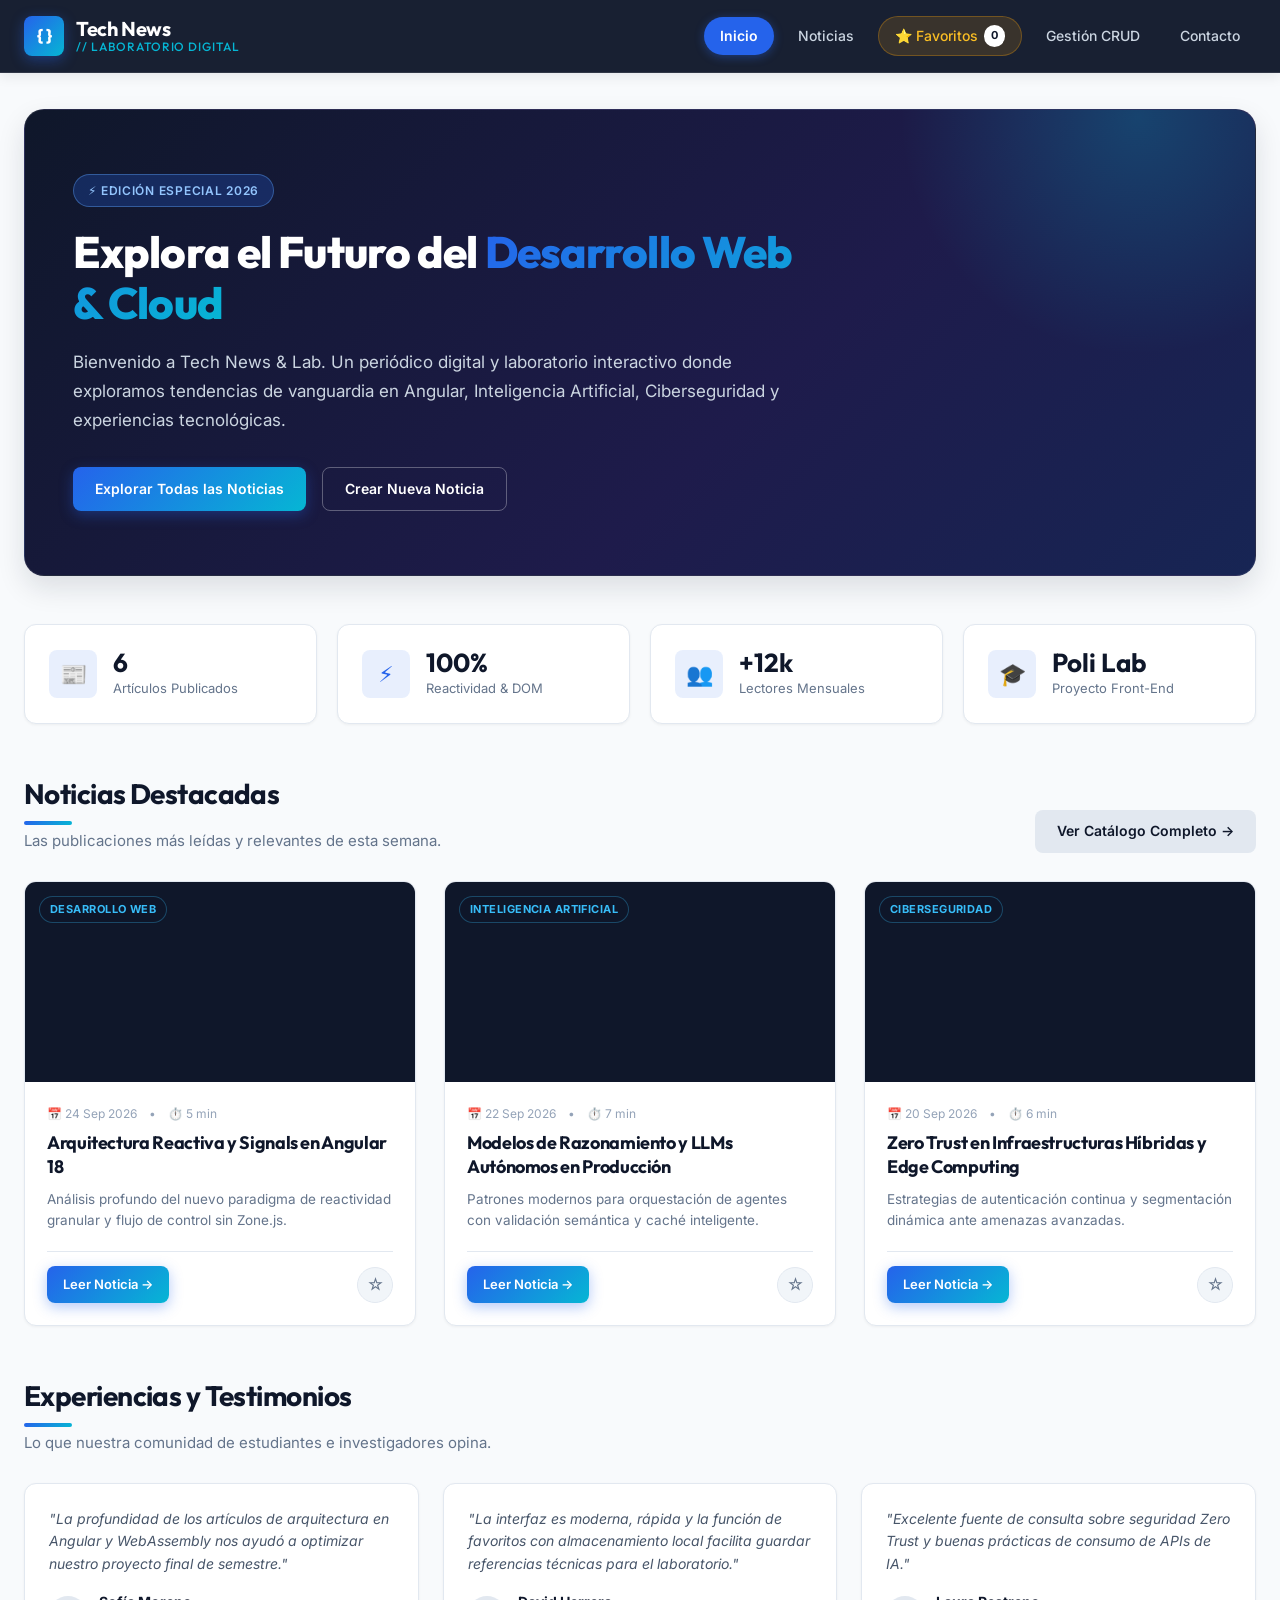
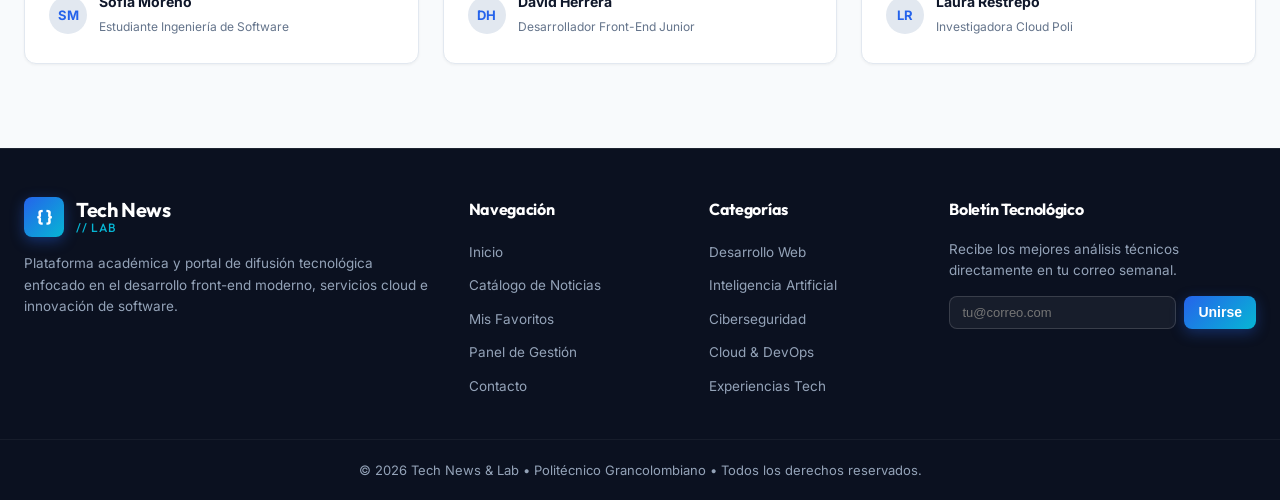
==== index.html @ 2e86819f "feat: Entrega 2 - Prototipo funcional completo (HTML, CSS, JS, JSON, Favoritos, Validaciones)" ====
<!DOCTYPE html>
<html lang="es">
<head>
    <meta charset="UTF-8">
    <meta name="viewport" content="width=device-width, initial-scale=1.0">
    <meta name="description" content="Tech News & Lab - Portal y periódico digital de innovación, desarrollo web, computación en la nube e inteligencia artificial.">
    <title>Tech News & Lab | Inicio e Innovación Digital</title>
    <link rel="stylesheet" href="styles.css">
</head>
<body>

    <!-- HEADER / NAVEGACIÓN -->
    <header>
        <div class="nav-wrapper">
            <a href="index.html" class="logo-box">
                <div class="logo-icon">{ }</div>
                <div class="brand-text">
                    Tech News
                    <span>// Laboratorio Digital</span>
                </div>
            </a>

            <button class="mobile-toggle" aria-label="Abrir Menú">☰</button>

            <nav class="main-nav">
                <a href="index.html" class="nav-link active">Inicio</a>
                <a href="catalogo.html" class="nav-link">Noticias</a>
                <a href="favoritos.html" class="nav-link fav-badge-btn">
                    ⭐ Favoritos <span class="badge-count fav-count-badge">0</span>
                </a>
                <a href="gestion.html" class="nav-link">Gestión CRUD</a>
                <a href="contacto.html" class="nav-link">Contacto</a>
            </nav>
        </div>
    </header>

    <!-- CONTENIDO PRINCIPAL -->
    <main class="container">
        
        <!-- HERO SECTION -->
        <section class="hero-section">
            <div class="hero-content">
                <span class="hero-tag">⚡ Edición Especial 2026</span>
                <h1 class="hero-title">
                    Explora el Futuro del <span class="gradient-text">Desarrollo Web & Cloud</span>
                </h1>
                <p class="hero-desc">
                    Bienvenido a Tech News & Lab. Un periódico digital y laboratorio interactivo donde exploramos tendencias de vanguardia en Angular, Inteligencia Artificial, Ciberseguridad y experiencias tecnológicas.
                </p>
                <div class="hero-actions">
                    <a href="catalogo.html" class="btn btn-primary" id="hero-explore-btn">Explorar Todas las Noticias</a>
                    <a href="gestion.html" class="btn btn-outline">Crear Nueva Noticia</a>
                </div>
            </div>
        </section>

        <!-- STATS STRIP -->
        <section class="stats-strip">
            <div class="stat-card">
                <div class="stat-icon">📰</div>
                <div>
                    <div class="stat-number" id="stat-total-articles">6</div>
                    <div class="stat-label">Artículos Publicados</div>
                </div>
            </div>
            <div class="stat-card">
                <div class="stat-icon">⚡</div>
                <div>
                    <div class="stat-number">100%</div>
                    <div class="stat-label">Reactividad & DOM</div>
                </div>
            </div>
            <div class="stat-card">
                <div class="stat-icon">👥</div>
                <div>
                    <div class="stat-number">+12k</div>
                    <div class="stat-label">Lectores Mensuales</div>
                </div>
            </div>
            <div class="stat-card">
                <div class="stat-icon">🎓</div>
                <div>
                    <div class="stat-number">Poli Lab</div>
                    <div class="stat-label">Proyecto Front-End</div>
                </div>
            </div>
        </section>

        <!-- SECCIÓN DESTACADOS -->
        <section style="margin-bottom: 48px;">
            <div class="section-header">
                <div>
                    <h2 class="section-title">Noticias Destacadas</h2>
                    <p class="section-subtitle">Las publicaciones más leídas y relevantes de esta semana.</p>
                </div>
                <a href="catalogo.html" class="btn btn-secondary">Ver Catálogo Completo →</a>
            </div>

            <!-- GRID DINÁMICO CARGADO POR JS -->
            <div id="home-featured-grid" class="catalog-grid">
                <!-- Se inyecta dinámicamente desde script.js -->
            </div>
        </section>

        <!-- TESTIMONIOS Y COMUNIDAD -->
        <section style="margin-bottom: 48px;">
            <div class="section-header">
                <div>
                    <h2 class="section-title">Experiencias y Testimonios</h2>
                    <p class="section-subtitle">Lo que nuestra comunidad de estudiantes e investigadores opina.</p>
                </div>
            </div>

            <div class="testimonials-grid">
                <div class="testimonial-card">
                    <p class="testimonial-text">"La profundidad de los artículos de arquitectura en Angular y WebAssembly nos ayudó a optimizar nuestro proyecto final de semestre."</p>
                    <div class="testimonial-user">
                        <div class="testimonial-avatar">SM</div>
                        <div>
                            <strong style="font-size: 14px; display: block;">Sofía Moreno</strong>
                            <span style="font-size: 12px; color: var(--text-muted);">Estudiante Ingeniería de Software</span>
                        </div>
                    </div>
                </div>

                <div class="testimonial-card">
                    <p class="testimonial-text">"La interfaz es moderna, rápida y la función de favoritos con almacenamiento local facilita guardar referencias técnicas para el laboratorio."</p>
                    <div class="testimonial-user">
                        <div class="testimonial-avatar">DH</div>
                        <div>
                            <strong style="font-size: 14px; display: block;">David Herrera</strong>
                            <span style="font-size: 12px; color: var(--text-muted);">Desarrollador Front-End Junior</span>
                        </div>
                    </div>
                </div>

                <div class="testimonial-card">
                    <p class="testimonial-text">"Excelente fuente de consulta sobre seguridad Zero Trust y buenas prácticas de consumo de APIs de IA."</p>
                    <div class="testimonial-user">
                        <div class="testimonial-avatar">LR</div>
                        <div>
                            <strong style="font-size: 14px; display: block;">Laura Restrepo</strong>
                            <span style="font-size: 12px; color: var(--text-muted);">Investigadora Cloud Poli</span>
                        </div>
                    </div>
                </div>
            </div>
        </section>

    </main>

    <!-- FOOTER -->
    <footer>
        <div class="footer-top">
            <div class="footer-col">
                <div class="logo-box" style="margin-bottom: 16px;">
                    <div class="logo-icon">{ }</div>
                    <div class="brand-text">Tech News <span>// Lab</span></div>
                </div>
                <p>Plataforma académica y portal de difusión tecnológica enfocado en el desarrollo front-end moderno, servicios cloud e innovación de software.</p>
            </div>
            <div class="footer-col">
                <h4>Navegación</h4>
                <ul class="footer-links">
                    <li><a href="index.html">Inicio</a></li>
                    <li><a href="catalogo.html">Catálogo de Noticias</a></li>
                    <li><a href="favoritos.html">Mis Favoritos</a></li>
                    <li><a href="gestion.html">Panel de Gestión</a></li>
                    <li><a href="contacto.html">Contacto</a></li>
                </ul>
            </div>
            <div class="footer-col">
                <h4>Categorías</h4>
                <ul class="footer-links">
                    <li><a href="catalogo.html">Desarrollo Web</a></li>
                    <li><a href="catalogo.html">Inteligencia Artificial</a></li>
                    <li><a href="catalogo.html">Ciberseguridad</a></li>
                    <li><a href="catalogo.html">Cloud & DevOps</a></li>
                    <li><a href="catalogo.html">Experiencias Tech</a></li>
                </ul>
            </div>
            <div class="footer-col">
                <h4>Boletín Tecnológico</h4>
                <p>Recibe los mejores análisis técnicos directamente en tu correo semanal.</p>
                <form id="newsletter-form" class="newsletter-form">
                    <input type="email" placeholder="tu@correo.com" required>
                    <button type="submit" class="btn btn-primary" style="padding: 8px 14px;">Unirse</button>
                </form>
            </div>
        </div>
        <div class="footer-bottom">
            <p>&copy; 2026 Tech News & Lab &bull; Politécnico Grancolombiano &bull; Todos los derechos reservados.</p>
        </div>
    </footer>

    <script src="script.js"></script>
</body>
</html>
---- styles.css ----
@import url('https://fonts.googleapis.com/css2?family=Inter:wght@300;400;500;600;700&family=Outfit:wght@500;600;700;800&display=swap');

:root {
    --primary: #0f172a;
    --primary-light: #1e293b;
    --brand-blue: #2563eb;
    --brand-cyan: #06b6d4;
    --brand-gradient: linear-gradient(135deg, #2563eb 0%, #06b6d4 100%);
    --brand-gradient-hover: linear-gradient(135deg, #1d4ed8 0%, #0891b2 100%);
    --accent-fav: #f59e0b;
    --accent-fav-hover: #d97706;
    --accent-danger: #ef4444;
    --accent-success: #10b981;
    --bg-page: #f8fafc;
    --bg-card: #ffffff;
    --text-main: #0f172a;
    --text-muted: #64748b;
    --text-light: #94a3b8;
    --border-color: #e2e8f0;
    --border-focus: #3b82f6;
    --shadow-sm: 0 1px 3px rgba(0, 0, 0, 0.05);
    --shadow-md: 0 4px 12px rgba(15, 23, 42, 0.08);
    --shadow-lg: 0 12px 28px rgba(15, 23, 42, 0.12);
    --radius-sm: 8px;
    --radius-md: 12px;
    --radius-lg: 20px;
    --radius-full: 9999px;
    --transition: all 0.25s cubic-bezier(0.4, 0, 0.2, 1);
}

* {
    box-sizing: border-box;
    margin: 0;
    padding: 0;
}

body {
    background-color: var(--bg-page);
    color: var(--text-main);
    font-family: 'Inter', system-ui, -apple-system, sans-serif;
    line-height: 1.6;
    min-height: 100vh;
    display: flex;
    flex-direction: column;
}

h1, h2, h3, h4, h5, h6, .brand-text {
    font-family: 'Outfit', sans-serif;
    color: var(--text-main);
    letter-spacing: -0.02em;
}

a {
    text-decoration: none;
    color: inherit;
    transition: var(--transition);
}

img {
    max-width: 100%;
    display: block;
}

/* ==========================================================================
   HEADER & NAVBAR
   ========================================================================== */
header {
    background: rgba(15, 23, 42, 0.96);
    backdrop-filter: blur(12px);
    -webkit-backdrop-filter: blur(12px);
    border-bottom: 1px solid rgba(255, 255, 255, 0.1);
    position: sticky;
    top: 0;
    z-index: 1000;
    box-shadow: var(--shadow-md);
}

.nav-wrapper {
    max-width: 1280px;
    margin: 0 auto;
    padding: 0 24px;
    display: flex;
    justify-content: space-between;
    align-items: center;
    height: 72px;
}

.logo-box {
    display: flex;
    align-items: center;
    gap: 12px;
}

.logo-icon {
    background: var(--brand-gradient);
    color: #ffffff;
    width: 40px;
    height: 40px;
    border-radius: var(--radius-sm);
    display: flex;
    align-items: center;
    justify-content: center;
    font-family: 'Outfit', monospace;
    font-weight: 800;
    font-size: 18px;
    box-shadow: 0 4px 14px rgba(37, 99, 235, 0.4);
}

.brand-text {
    color: #ffffff;
    font-weight: 700;
    font-size: 20px;
    display: flex;
    flex-direction: column;
    line-height: 1.1;
}

.brand-text span {
    font-size: 12px;
    font-weight: 500;
    color: var(--brand-cyan);
    letter-spacing: 0.08em;
    text-transform: uppercase;
}

.main-nav {
    display: flex;
    align-items: center;
    gap: 8px;
}

.nav-link {
    color: #cbd5e1;
    font-size: 14px;
    font-weight: 500;
    padding: 8px 16px;
    border-radius: var(--radius-full);
    transition: var(--transition);
    display: inline-flex;
    align-items: center;
    gap: 6px;
}

.nav-link:hover {
    color: #ffffff;
    background: rgba(255, 255, 255, 0.08);
}

.nav-link.active {
    color: #ffffff;
    background: var(--brand-blue);
    font-weight: 600;
    box-shadow: 0 2px 10px rgba(37, 99, 235, 0.4);
}

.fav-badge-btn {
    background: rgba(245, 158, 11, 0.15);
    color: #fbbf24 !important;
    border: 1px solid rgba(245, 158, 11, 0.3);
}

.fav-badge-btn:hover, .fav-badge-btn.active {
    background: var(--accent-fav) !important;
    color: #ffffff !important;
    border-color: var(--accent-fav);
    box-shadow: 0 2px 10px rgba(245, 158, 11, 0.4);
}

.badge-count {
    background: #ffffff;
    color: var(--text-main);
    padding: 2px 7px;
    border-radius: var(--radius-full);
    font-size: 11px;
    font-weight: 700;
}

.mobile-toggle {
    display: none;
    background: none;
    border: none;
    color: #ffffff;
    font-size: 24px;
    cursor: pointer;
}

/* ==========================================================================
   LAYOUT CONTAINER & COMMONS
   ========================================================================== */
.container {
    max-width: 1280px;
    margin: 0 auto;
    padding: 36px 24px;
    flex: 1;
    width: 100%;
}

.section-header {
    margin-bottom: 28px;
    display: flex;
    justify-content: space-between;
    align-items: flex-end;
    flex-wrap: wrap;
    gap: 16px;
}

.section-title {
    font-size: 28px;
    font-weight: 700;
    position: relative;
    padding-bottom: 8px;
}

.section-title::after {
    content: '';
    position: absolute;
    bottom: 0;
    left: 0;
    width: 48px;
    height: 4px;
    background: var(--brand-gradient);
    border-radius: var(--radius-full);
}

.section-subtitle {
    color: var(--text-muted);
    font-size: 15px;
    margin-top: 4px;
}

/* ==========================================================================
   HERO BANNER (HOME)
   ========================================================================== */
.hero-section {
    background: linear-gradient(135deg, #0f172a 0%, #1e1b4b 60%, #172554 100%);
    color: #ffffff;
    border-radius: var(--radius-lg);
    padding: 64px 48px;
    margin-bottom: 48px;
    position: relative;
    overflow: hidden;
    box-shadow: var(--shadow-lg);
    border: 1px solid rgba(255, 255, 255, 0.08);
}

.hero-section::before {
    content: '';
    position: absolute;
    top: -50%;
    right: -10%;
    width: 480px;
    height: 480px;
    background: radial-gradient(circle, rgba(6, 182, 212, 0.25) 0%, rgba(37, 99, 235, 0) 70%);
    border-radius: 50%;
    pointer-events: none;
}

.hero-content {
    max-width: 720px;
    position: relative;
    z-index: 2;
}

.hero-tag {
    display: inline-flex;
    align-items: center;
    gap: 8px;
    background: rgba(37, 99, 235, 0.25);
    border: 1px solid rgba(96, 165, 250, 0.4);
    color: #93c5fd;
    padding: 6px 14px;
    border-radius: var(--radius-full);
    font-size: 12px;
    font-weight: 600;
    text-transform: uppercase;
    letter-spacing: 0.06em;
    margin-bottom: 20px;
}

.hero-title {
    font-size: 44px;
    line-height: 1.15;
    color: #ffffff;
    margin-bottom: 20px;
    font-weight: 800;
}

.hero-title .gradient-text {
    background: var(--brand-gradient);
    -webkit-background-clip: text;
    -webkit-text-fill-color: transparent;
}

.hero-desc {
    font-size: 17px;
    color: #cbd5e1;
    margin-bottom: 32px;
    line-height: 1.7;
}

.hero-actions {
    display: flex;
    gap: 16px;
    flex-wrap: wrap;
}

/* STATS BAR */
.stats-strip {
    display: grid;
    grid-template-columns: repeat(auto-fit, minmax(200px, 1fr));
    gap: 20px;
    margin-bottom: 48px;
}

.stat-card {
    background: var(--bg-card);
    border: 1px solid var(--border-color);
    padding: 24px;
    border-radius: var(--radius-md);
    box-shadow: var(--shadow-sm);
    display: flex;
    align-items: center;
    gap: 16px;
    transition: var(--transition);
}

.stat-card:hover {
    transform: translateY(-3px);
    box-shadow: var(--shadow-md);
    border-color: #cbd5e1;
}

.stat-icon {
    width: 48px;
    height: 48px;
    border-radius: var(--radius-sm);
    background: rgba(37, 99, 235, 0.1);
    color: var(--brand-blue);
    display: flex;
    align-items: center;
    justify-content: center;
    font-size: 22px;
}

.stat-number {
    font-size: 26px;
    font-weight: 700;
    color: var(--text-main);
    line-height: 1.1;
    font-family: 'Outfit', sans-serif;
}

.stat-label {
    font-size: 13px;
    color: var(--text-muted);
}

/* ==========================================================================
   BUTTONS
   ========================================================================== */
.btn {
    display: inline-flex;
    align-items: center;
    justify-content: center;
    gap: 8px;
    padding: 10px 22px;
    border-radius: var(--radius-sm);
    font-size: 14px;
    font-weight: 600;
    cursor: pointer;
    border: none;
    transition: var(--transition);
    text-align: center;
}

.btn-primary {
    background: var(--brand-gradient);
    color: #ffffff;
    box-shadow: 0 4px 14px rgba(37, 99, 235, 0.35);
}

.btn-primary:hover {
    background: var(--brand-gradient-hover);
    box-shadow: 0 6px 20px rgba(37, 99, 235, 0.45);
    transform: translateY(-2px);
    color: #ffffff;
}

.btn-outline {
    background: transparent;
    color: #ffffff;
    border: 1px solid rgba(255, 255, 255, 0.3);
}

.btn-outline:hover {
    background: rgba(255, 255, 255, 0.1);
    border-color: #ffffff;
    color: #ffffff;
}

.btn-secondary {
    background: #e2e8f0;
    color: var(--text-main);
}

.btn-secondary:hover {
    background: #cbd5e1;
}

.btn-fav-card {
    background: #f1f5f9;
    color: var(--text-muted);
    width: 36px;
    height: 36px;
    border-radius: var(--radius-full);
    display: flex;
    align-items: center;
    justify-content: center;
    padding: 0;
    border: 1px solid var(--border-color);
    font-size: 16px;
}

.btn-fav-card:hover, .btn-fav-card.is-fav {
    background: rgba(245, 158, 11, 0.15);
    color: var(--accent-fav);
    border-color: rgba(245, 158, 11, 0.4);
}

.btn-danger {
    background: #fee2e2;
    color: var(--accent-danger);
    border: 1px solid #fca5a5;
}

.btn-danger:hover {
    background: var(--accent-danger);
    color: #ffffff;
}

/* ==========================================================================
   CARDS & CATALOG GRID
   ========================================================================== */
.catalog-grid {
    display: grid;
    grid-template-columns: repeat(auto-fill, minmax(320px, 1fr));
    gap: 28px;
}

.card-item {
    background: var(--bg-card);
    border-radius: var(--radius-md);
    border: 1px solid var(--border-color);
    overflow: hidden;
    display: flex;
    flex-direction: column;
    transition: var(--transition);
    box-shadow: var(--shadow-sm);
    position: relative;
}

.card-item:hover {
    transform: translateY(-6px);
    box-shadow: var(--shadow-lg);
    border-color: #cbd5e1;
}

.card-image-wrap {
    position: relative;
    height: 200px;
    overflow: hidden;
    background: #0f172a;
}

.card-img {
    width: 100%;
    height: 100%;
    object-fit: cover;
    transition: transform 0.5s ease;
}

.card-item:hover .card-img {
    transform: scale(1.06);
}

.card-badge {
    position: absolute;
    top: 14px;
    left: 14px;
    background: rgba(15, 23, 42, 0.85);
    backdrop-filter: blur(6px);
    color: #38bdf8;
    font-size: 11px;
    font-weight: 700;
    padding: 4px 10px;
    border-radius: var(--radius-full);
    text-transform: uppercase;
    letter-spacing: 0.04em;
    border: 1px solid rgba(56, 189, 248, 0.3);
}

.card-content {
    padding: 22px;
    display: flex;
    flex-direction: column;
    flex-grow: 1;
}

.card-meta {
    display: flex;
    align-items: center;
    gap: 12px;
    font-size: 12px;
    color: var(--text-light);
    margin-bottom: 8px;
}

.card-title {
    font-size: 18px;
    font-weight: 700;
    line-height: 1.35;
    margin-bottom: 10px;
    color: var(--text-main);
}

.card-desc {
    font-size: 13.5px;
    color: var(--text-muted);
    margin-bottom: 20px;
    line-height: 1.55;
    flex-grow: 1;
    display: -webkit-box;
    -webkit-line-clamp: 3;
    -webkit-box-orient: vertical;
    overflow: hidden;
}

.card-footer {
    display: flex;
    justify-content: space-between;
    align-items: center;
    border-top: 1px solid var(--border-color);
    padding-top: 14px;
    margin-top: auto;
}

.card-author {
    font-size: 12px;
    color: var(--text-muted);
    font-weight: 500;
}

/* ==========================================================================
   FILTER & SEARCH CONTROLS
   ========================================================================== */
.controls-bar {
    background: var(--bg-card);
    border: 1px solid var(--border-color);
    padding: 16px 20px;
    border-radius: var(--radius-md);
    margin-bottom: 32px;
    display: flex;
    flex-wrap: wrap;
    gap: 16px;
    align-items: center;
    justify-content: space-between;
    box-shadow: var(--shadow-sm);
}

.search-input-box {
    position: relative;
    flex: 1;
    min-width: 240px;
}

.search-input-box input {
    width: 100%;
    padding: 10px 16px 10px 38px;
    border: 1px solid var(--border-color);
    border-radius: var(--radius-sm);
    font-size: 14px;
    outline: none;
    transition: var(--transition);
    background: #f8fafc;
}

.search-input-box input:focus {
    border-color: var(--border-focus);
    background: #ffffff;
    box-shadow: 0 0 0 3px rgba(37, 99, 235, 0.12);
}

.search-input-box .search-icon {
    position: absolute;
    left: 12px;
    top: 50%;
    transform: translateY(-50%);
    color: var(--text-light);
    font-size: 15px;
}

.category-pills {
    display: flex;
    gap: 8px;
    flex-wrap: wrap;
}

.pill-btn {
    background: #f1f5f9;
    color: var(--text-muted);
    border: 1px solid transparent;
    padding: 6px 14px;
    border-radius: var(--radius-full);
    font-size: 13px;
    font-weight: 500;
    cursor: pointer;
    transition: var(--transition);
}

.pill-btn:hover {
    background: #e2e8f0;
    color: var(--text-main);
}

.pill-btn.active {
    background: var(--primary);
    color: #ffffff;
    font-weight: 600;
}

/* ==========================================================================
   ARTICLE DETAIL PAGE
   ========================================================================== */
.detail-layout {
    display: grid;
    grid-template-columns: 1fr 340px;
    gap: 36px;
}

.article-main {
    background: var(--bg-card);
    border: 1px solid var(--border-color);
    border-radius: var(--radius-md);
    padding: 40px;
    box-shadow: var(--shadow-sm);
}

.breadcrumbs {
    display: flex;
    gap: 8px;
    align-items: center;
    font-size: 13px;
    color: var(--text-muted);
    margin-bottom: 20px;
}

.breadcrumbs a:hover {
    color: var(--brand-blue);
}

.article-header {
    margin-bottom: 24px;
}

.article-tag {
    display: inline-block;
    background: rgba(37, 99, 235, 0.1);
    color: var(--brand-blue);
    font-size: 12px;
    font-weight: 700;
    padding: 4px 12px;
    border-radius: var(--radius-full);
    margin-bottom: 12px;
    text-transform: uppercase;
}

.article-title {
    font-size: 34px;
    line-height: 1.25;
    margin-bottom: 16px;
    font-weight: 800;
}

.article-meta-bar {
    display: flex;
    justify-content: space-between;
    align-items: center;
    flex-wrap: wrap;
    gap: 16px;
    padding-bottom: 20px;
    border-bottom: 1px solid var(--border-color);
}

.author-chip {
    display: flex;
    align-items: center;
    gap: 12px;
}

.author-avatar {
    width: 44px;
    height: 44px;
    border-radius: 50%;
    background: var(--brand-gradient);
    color: #ffffff;
    display: flex;
    align-items: center;
    justify-content: center;
    font-weight: 700;
    font-size: 16px;
}

.author-name {
    font-weight: 600;
    font-size: 14px;
}

.article-date {
    font-size: 12px;
    color: var(--text-light);
}

.article-hero-img {
    width: 100%;
    max-height: 420px;
    object-fit: cover;
    border-radius: var(--radius-md);
    margin: 28px 0;
    box-shadow: var(--shadow-md);
}

.article-body {
    font-size: 16.5px;
    line-height: 1.8;
    color: #334155;
}

.article-body p {
    margin-bottom: 20px;
}

.article-actions-bar {
    margin-top: 36px;
    padding-top: 24px;
    border-top: 1px solid var(--border-color);
    display: flex;
    justify-content: space-between;
    align-items: center;
    flex-wrap: wrap;
    gap: 16px;
}

.sidebar-card {
    background: var(--bg-card);
    border: 1px solid var(--border-color);
    border-radius: var(--radius-md);
    padding: 24px;
    margin-bottom: 24px;
    box-shadow: var(--shadow-sm);
}

.sidebar-title {
    font-size: 18px;
    font-weight: 700;
    margin-bottom: 16px;
    padding-bottom: 8px;
    border-bottom: 1px solid var(--border-color);
}

/* ==========================================================================
   FORMS (CONTACT & CRUD)
   ========================================================================== */
.form-card {
    background: var(--bg-card);
    border: 1px solid var(--border-color);
    border-radius: var(--radius-md);
    padding: 36px;
    box-shadow: var(--shadow-sm);
}

.form-group {
    margin-bottom: 20px;
}

.form-label {
    display: block;
    font-size: 13.5px;
    font-weight: 600;
    color: var(--text-main);
    margin-bottom: 6px;
}

.form-control {
    width: 100%;
    padding: 10px 14px;
    border: 1px solid var(--border-color);
    border-radius: var(--radius-sm);
    font-size: 14px;
    font-family: inherit;
    transition: var(--transition);
    background: #ffffff;
}

.form-control:focus {
    outline: none;
    border-color: var(--border-focus);
    box-shadow: 0 0 0 3px rgba(37, 99, 235, 0.12);
}

.form-control.is-invalid {
    border-color: var(--accent-danger);
    background-color: #fef2f2;
}

.invalid-feedback {
    color: var(--accent-danger);
    font-size: 12px;
    margin-top: 4px;
    display: none;
}

.is-invalid + .invalid-feedback {
    display: block;
}

.form-row {
    display: grid;
    grid-template-columns: 1fr 1fr;
    gap: 16px;
}

/* ==========================================================================
   CRUD ADMIN TABLE / CARDS
   ========================================================================== */
.admin-table-wrap {
    background: var(--bg-card);
    border: 1px solid var(--border-color);
    border-radius: var(--radius-md);
    overflow: hidden;
    box-shadow: var(--shadow-sm);
}

.admin-table {
    width: 100%;
    border-collapse: collapse;
    text-align: left;
    font-size: 14px;
}

.admin-table th {
    background: #f8fafc;
    padding: 14px 18px;
    font-weight: 600;
    color: var(--text-muted);
    border-bottom: 1px solid var(--border-color);
}

.admin-table td {
    padding: 16px 18px;
    border-bottom: 1px solid var(--border-color);
    vertical-align: middle;
}

.admin-table tr:hover {
    background: #f8fafc;
}

.table-thumb {
    width: 48px;
    height: 48px;
    border-radius: var(--radius-sm);
    object-fit: cover;
}

/* ==========================================================================
   EMPTY STATE & TOASTS
   ========================================================================== */
.empty-state {
    text-align: center;
    padding: 60px 24px;
    background: var(--bg-card);
    border: 1px dashed var(--border-color);
    border-radius: var(--radius-md);
}

.empty-icon {
    font-size: 48px;
    margin-bottom: 16px;
    color: var(--text-light);
}

.empty-title {
    font-size: 20px;
    font-weight: 700;
    margin-bottom: 8px;
}

.empty-desc {
    color: var(--text-muted);
    font-size: 14px;
    max-width: 440px;
    margin: 0 auto 20px;
}

/* TOAST NOTIFICATION */
#toast-container {
    position: fixed;
    bottom: 24px;
    right: 24px;
    z-index: 9999;
    display: flex;
    flex-direction: column;
    gap: 10px;
}

.toast {
    background: #0f172a;
    color: #ffffff;
    padding: 14px 20px;
    border-radius: var(--radius-sm);
    box-shadow: var(--shadow-lg);
    font-size: 14px;
    display: flex;
    align-items: center;
    gap: 12px;
    animation: slideIn 0.3s ease;
    border-left: 4px solid var(--brand-blue);
    min-width: 280px;
    max-width: 380px;
}

.toast.toast-success { border-left-color: var(--accent-success); }
.toast.toast-fav { border-left-color: var(--accent-fav); }
.toast.toast-danger { border-left-color: var(--accent-danger); }

@keyframes slideIn {
    from { transform: translateX(100%); opacity: 0; }
    to { transform: translateX(0); opacity: 1; }
}

/* ==========================================================================
   TESTIMONIALS & FAQ
   ========================================================================== */
.testimonials-grid {
    display: grid;
    grid-template-columns: repeat(auto-fit, minmax(280px, 1fr));
    gap: 24px;
    margin-bottom: 48px;
}

.testimonial-card {
    background: var(--bg-card);
    border: 1px solid var(--border-color);
    border-radius: var(--radius-md);
    padding: 24px;
    box-shadow: var(--shadow-sm);
    position: relative;
}

.testimonial-text {
    font-size: 14px;
    color: #475569;
    font-style: italic;
    margin-bottom: 16px;
}

.testimonial-user {
    display: flex;
    align-items: center;
    gap: 12px;
}

.testimonial-avatar {
    width: 38px;
    height: 38px;
    border-radius: 50%;
    background: #e2e8f0;
    display: flex;
    align-items: center;
    justify-content: center;
    font-weight: 700;
    color: var(--brand-blue);
    font-size: 13px;
}

.faq-item {
    background: var(--bg-card);
    border: 1px solid var(--border-color);
    border-radius: var(--radius-sm);
    margin-bottom: 12px;
    overflow: hidden;
}

.faq-question {
    padding: 16px 20px;
    font-weight: 600;
    font-size: 15px;
    cursor: pointer;
    display: flex;
    justify-content: space-between;
    align-items: center;
    background: #ffffff;
    user-select: none;
}

.faq-question:hover {
    background: #f8fafc;
}

.faq-answer {
    padding: 0 20px 16px;
    font-size: 14px;
    color: var(--text-muted);
    display: none;
    line-height: 1.6;
}

.faq-item.open .faq-answer {
    display: block;
}

.faq-item.open .faq-icon {
    transform: rotate(180deg);
}

.faq-icon {
    transition: transform 0.2s ease;
}

/* ==========================================================================
   FOOTER
   ========================================================================== */
footer {
    background: #0b1120;
    color: #94a3b8;
    border-top: 1px solid rgba(255, 255, 255, 0.08);
    margin-top: auto;
}

.footer-top {
    max-width: 1280px;
    margin: 0 auto;
    padding: 48px 24px 32px;
    display: grid;
    grid-template-columns: 2fr 1fr 1fr 1.5fr;
    gap: 36px;
}

.footer-col h4 {
    color: #ffffff;
    font-size: 16px;
    margin-bottom: 16px;
    font-weight: 700;
}

.footer-col p {
    font-size: 13.5px;
    line-height: 1.6;
    margin-bottom: 14px;
}

.footer-links {
    list-style: none;
}

.footer-links li {
    margin-bottom: 8px;
}

.footer-links a {
    color: #94a3b8;
    font-size: 13.5px;
}

.footer-links a:hover {
    color: #38bdf8;
    padding-left: 4px;
}

.newsletter-form {
    display: flex;
    gap: 8px;
}

.newsletter-form input {
    flex: 1;
    padding: 8px 12px;
    border-radius: var(--radius-sm);
    border: 1px solid rgba(255, 255, 255, 0.15);
    background: rgba(255, 255, 255, 0.05);
    color: #ffffff;
    font-size: 13px;
    outline: none;
}

.newsletter-form input:focus {
    border-color: var(--brand-cyan);
}

.footer-bottom {
    border-top: 1px solid rgba(255, 255, 255, 0.05);
    padding: 20px 24px;
    text-align: center;
    font-size: 13px;
}

/* ==========================================================================
   RESPONSIVE DESIGN
   ========================================================================== */
@media (max-width: 900px) {
    .detail-layout {
        grid-template-columns: 1fr;
    }
    .footer-top {
        grid-template-columns: 1fr 1fr;
    }
}

@media (max-width: 768px) {
    .nav-wrapper {
        position: relative;
    }
    .mobile-toggle {
        display: block;
    }
    .main-nav {
        display: none;
        position: absolute;
        top: 72px;
        left: 0;
        right: 0;
        background: #0f172a;
        flex-direction: column;
        padding: 16px 24px;
        border-bottom: 1px solid rgba(255, 255, 255, 0.1);
        gap: 12px;
    }
    .main-nav.open {
        display: flex;
    }
    .hero-section {
        padding: 36px 24px;
    }
    .hero-title {
        font-size: 32px;
    }
    .form-row {
        grid-template-columns: 1fr;
    }
    .footer-top {
        grid-template-columns: 1fr;
    }
}
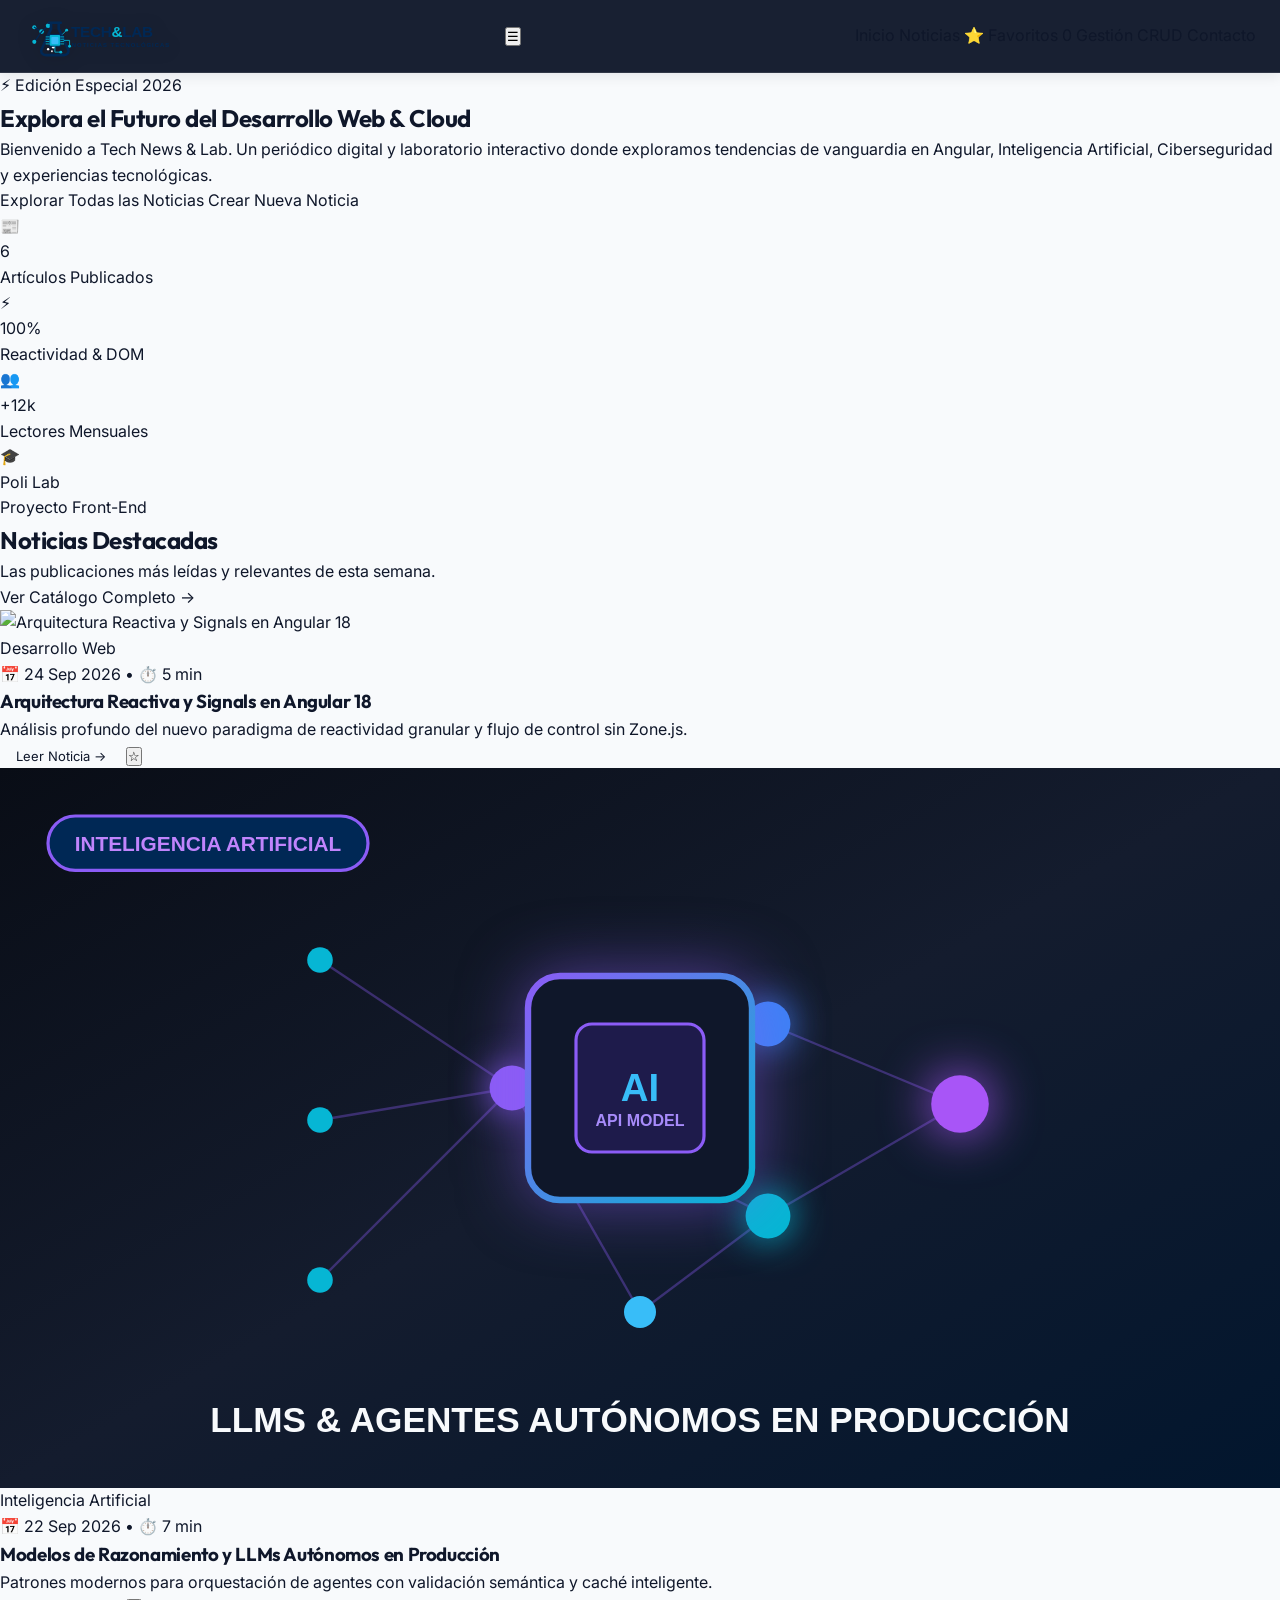
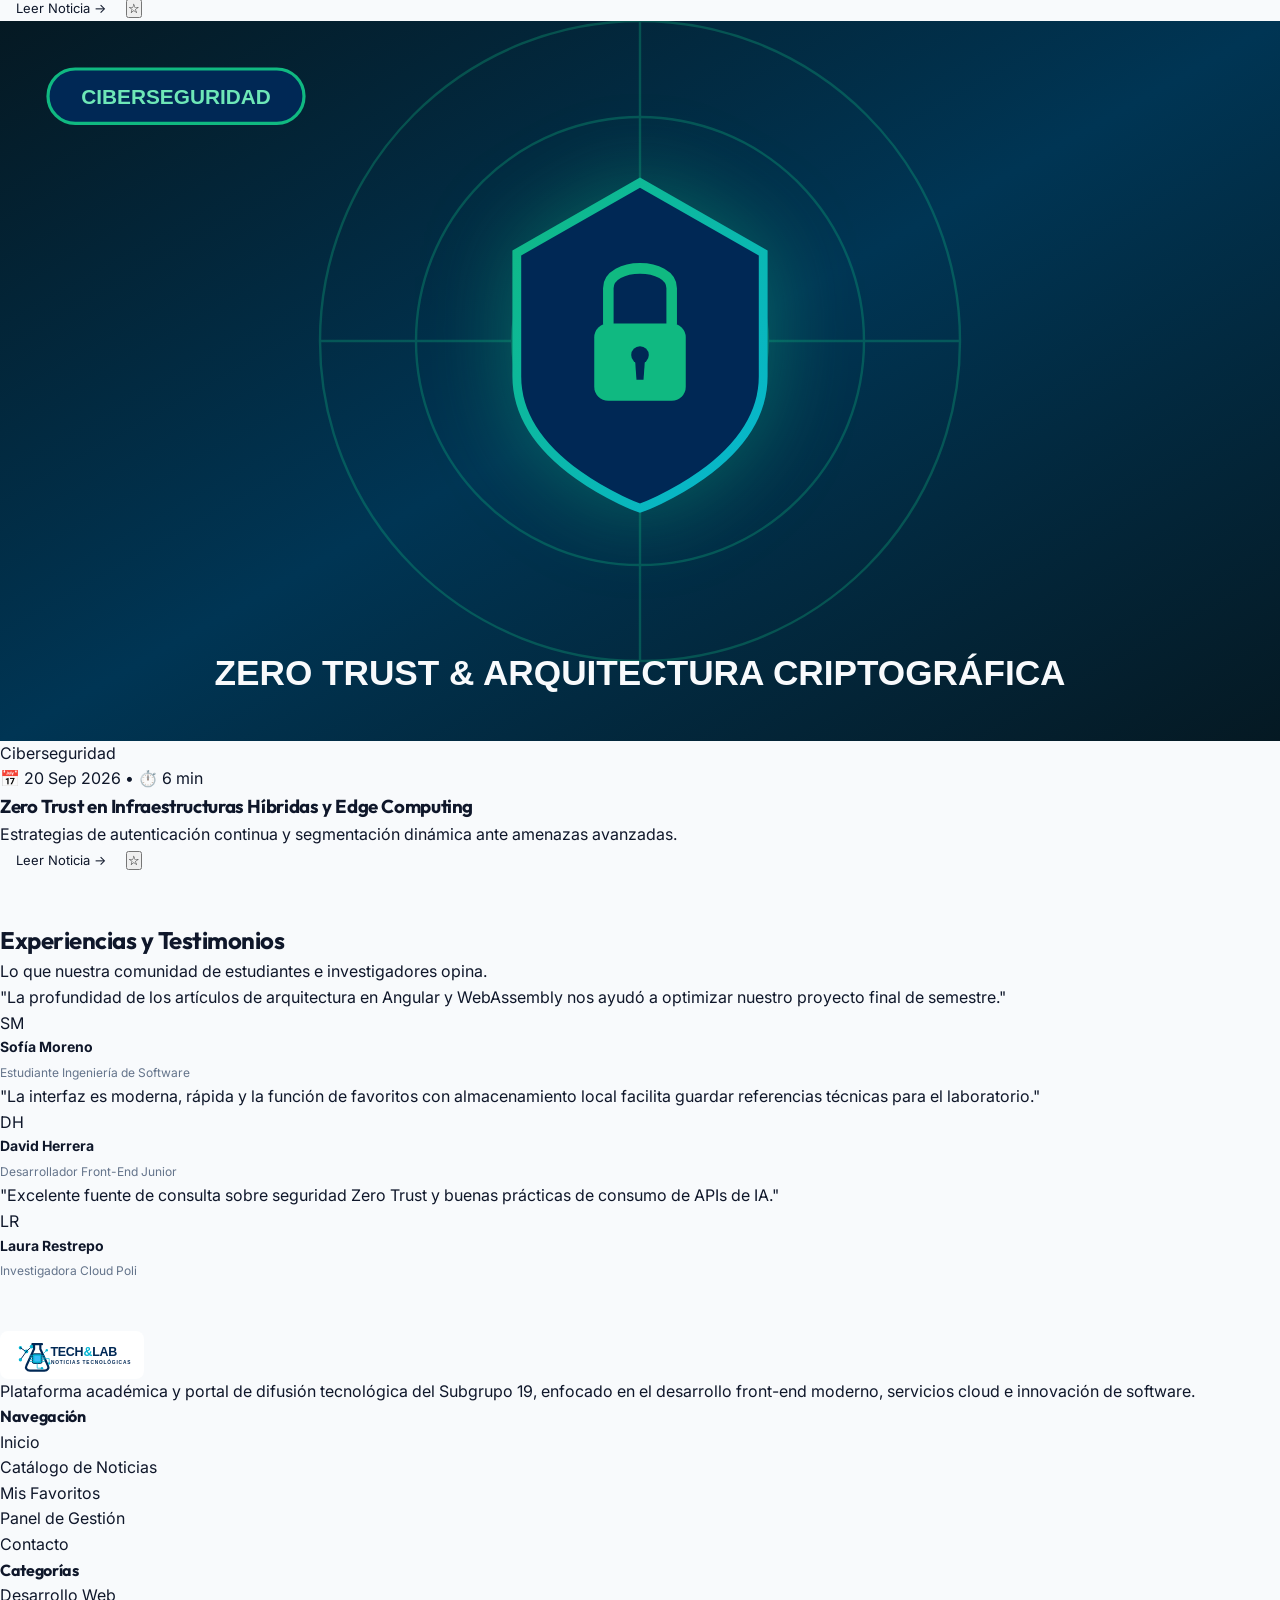
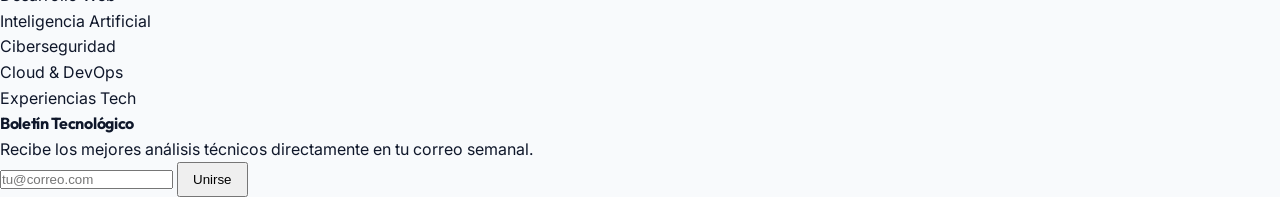
==== commit 292fd518: "feat: integración de imágenes 100% locales en img/ e incorporación del logotipo oficial TECH & LAB" ====
--- a/index.html
+++ b/index.html
@@ -13,10 +13,8 @@
     <header>
         <div class="nav-wrapper">
             <a href="index.html" class="logo-box">
-                <div class="logo-icon">{ }</div>
-                <div class="brand-text">
-                    Tech News
-                    <span>// Laboratorio Digital</span>
+                <div class="logo-icon-badge">
+                    <img src="img/logo.svg" alt="Tech & Lab Noticias Tecnológicas" class="brand-logo-img">
                 </div>
             </a>
 
@@ -153,11 +151,8 @@
     <footer>
         <div class="footer-top">
             <div class="footer-col">
-                <div class="logo-box" style="margin-bottom: 16px;">
-                    <div class="logo-icon">{ }</div>
-                    <div class="brand-text">Tech News <span>// Lab</span></div>
-                </div>
-                <p>Plataforma académica y portal de difusión tecnológica enfocado en el desarrollo front-end moderno, servicios cloud e innovación de software.</p>
+                <img src="img/logo.svg" alt="Tech & Lab" class="brand-logo-img-footer">
+                <p>Plataforma académica y portal de difusión tecnológica del Subgrupo 19, enfocado en el desarrollo front-end moderno, servicios cloud e innovación de software.</p>
             </div>
             <div class="footer-col">
                 <h4>Navegación</h4>
--- a/styles.css
+++ b/styles.css
@@ -89,21 +89,33 @@
     display: flex;
     align-items: center;
     gap: 12px;
-}
-
-.logo-icon {
-    background: var(--brand-gradient);
-    color: #ffffff;
-    width: 40px;
-    height: 40px;
+    text-decoration: none;
+}
+
+.brand-logo-img {
+    height: 44px;
+    width: auto;
+    object-fit: contain;
+    filter: drop-shadow(0 2px 8px rgba(0,0,0,0.25));
+    transition: var(--transition);
+}
+
+.logo-box:hover .brand-logo-img {
+    transform: scale(1.04);
+}
+
+.brand-logo-img-footer {
+    height: 48px;
+    width: auto;
+    background: #ffffff;
+    padding: 6px 12px;
     border-radius: var(--radius-sm);
-    display: flex;
-    align-items: center;
-    justify-content: center;
-    font-family: 'Outfit', monospace;
-    font-weight: 800;
-    font-size: 18px;
-    box-shadow: 0 4px 14px rgba(37, 99, 235, 0.4);
+.logo-icon-badge {
+    background: #ffffff;
+    padding: 4px 8px;
+    border-radius: var(--radius-sm);
+    display: flex;
+    align-items: center;
 }
 
 .brand-text {
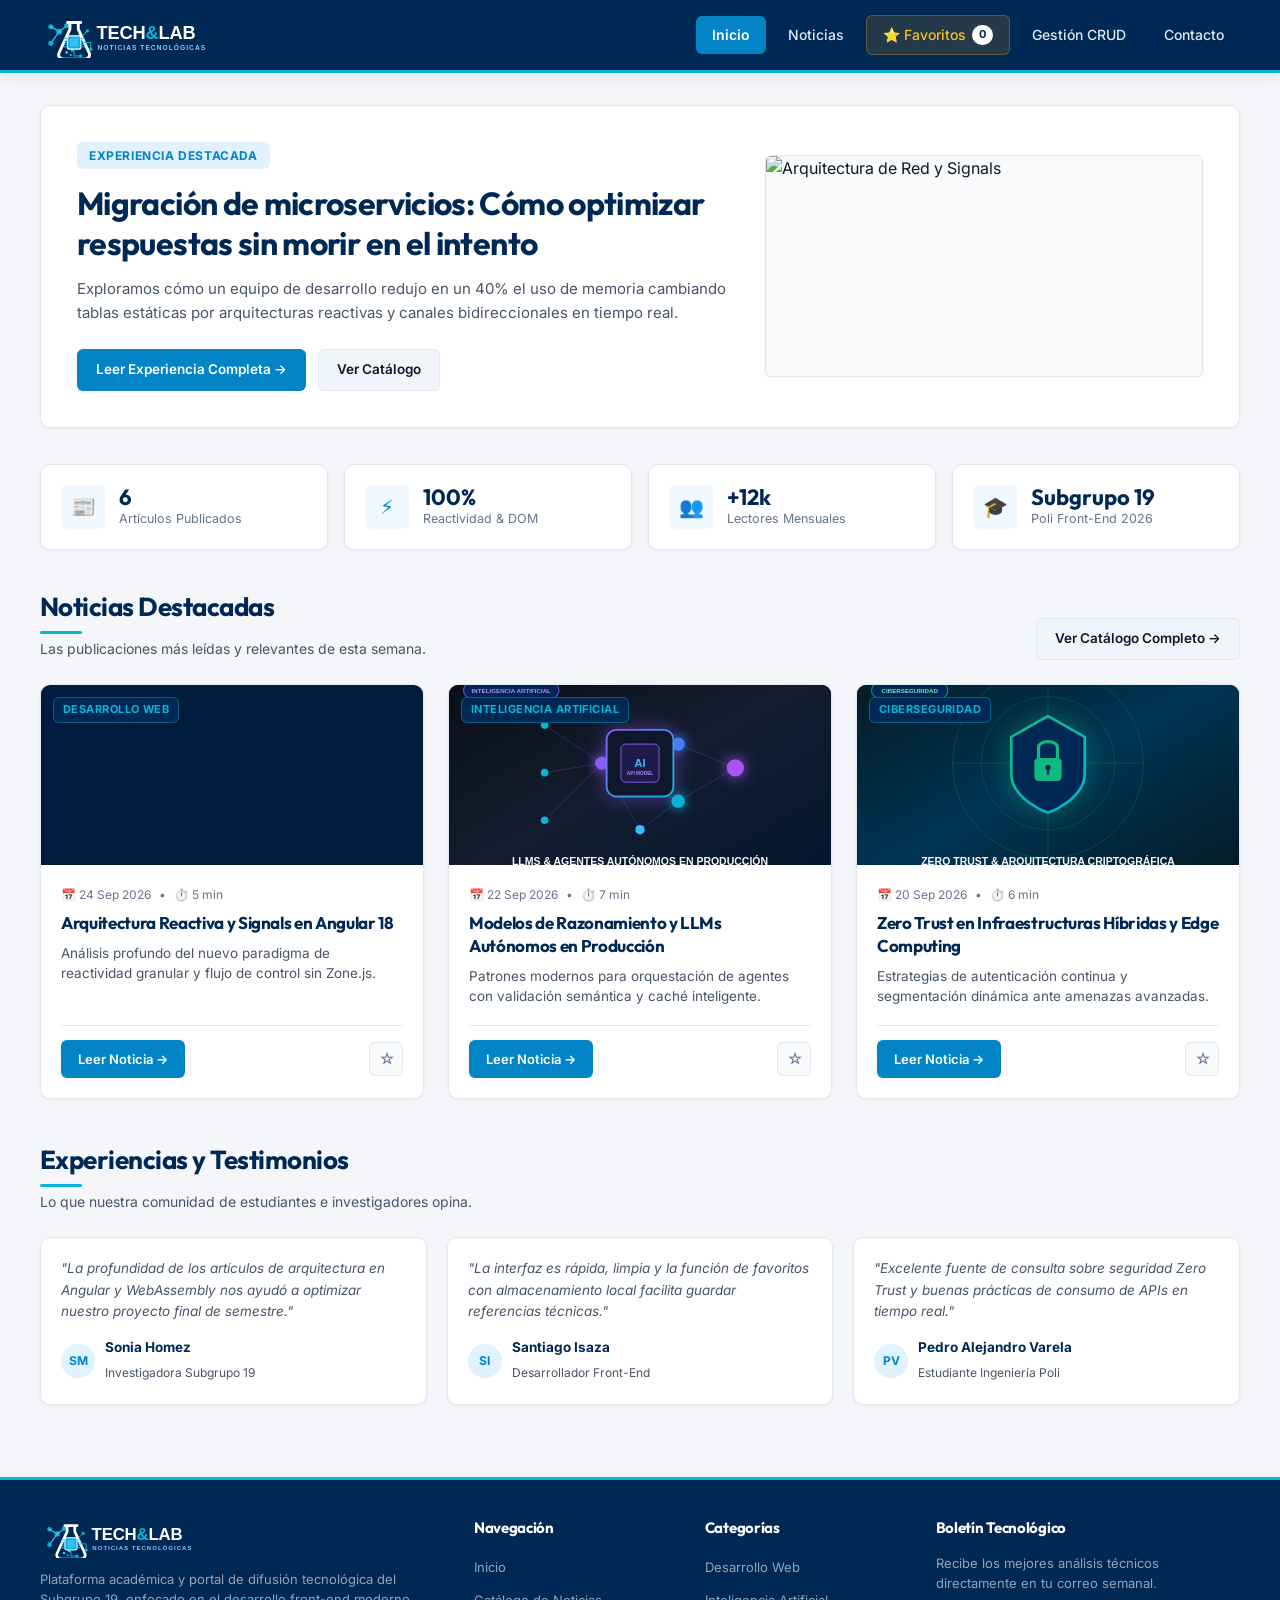
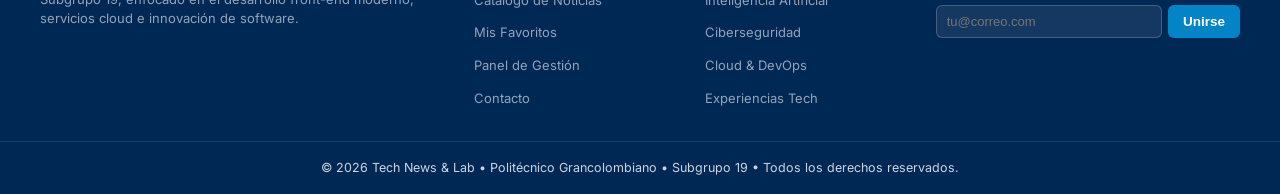
==== commit 06be1ba1: "style: ajuste de paleta de colores institucional, armonización visual y ordenamiento de maquetación " ====
--- a/index.html
+++ b/index.html
@@ -9,13 +9,11 @@
 </head>
 <body>
 
-    <!-- HEADER / NAVEGACIÓN -->
+    <!-- HEADER / NAVEGACIÓN INSTITUCIONAL (FIGURA 1) -->
     <header>
         <div class="nav-wrapper">
             <a href="index.html" class="logo-box">
-                <div class="logo-icon-badge">
-                    <img src="img/logo.svg" alt="Tech & Lab Noticias Tecnológicas" class="brand-logo-img">
-                </div>
+                <img src="img/logo-white.svg" alt="Tech & Lab Noticias Tecnológicas" class="brand-logo-img">
             </a>
 
             <button class="mobile-toggle" aria-label="Abrir Menú">☰</button>
@@ -35,20 +33,24 @@
     <!-- CONTENIDO PRINCIPAL -->
     <main class="container">
         
-        <!-- HERO SECTION -->
-        <section class="hero-section">
+        <!-- HERO SECTION (ESTRUCTURA MOCKUP FIGURA 1) -->
+        <section class="hero-card">
             <div class="hero-content">
-                <span class="hero-tag">⚡ Edición Especial 2026</span>
+                <span class="hero-tag">EXPERIENCIA DESTACADA</span>
                 <h1 class="hero-title">
-                    Explora el Futuro del <span class="gradient-text">Desarrollo Web & Cloud</span>
+                    Migración de microservicios: Cómo optimizar respuestas sin morir en el intento
                 </h1>
                 <p class="hero-desc">
-                    Bienvenido a Tech News & Lab. Un periódico digital y laboratorio interactivo donde exploramos tendencias de vanguardia en Angular, Inteligencia Artificial, Ciberseguridad y experiencias tecnológicas.
+                    Exploramos cómo un equipo de desarrollo redujo en un 40% el uso de memoria cambiando tablas estáticas por arquitecturas reactivas y canales bidireccionales en tiempo real.
                 </p>
                 <div class="hero-actions">
-                    <a href="catalogo.html" class="btn btn-primary" id="hero-explore-btn">Explorar Todas las Noticias</a>
-                    <a href="gestion.html" class="btn btn-outline">Crear Nueva Noticia</a>
+                    <a href="detalle.html?id=1" class="btn btn-primary" id="hero-explore-btn">Leer Experiencia Completa →</a>
+                    <a href="catalogo.html" class="btn btn-secondary">Ver Catálogo</a>
                 </div>
+            </div>
+            
+            <div class="hero-image-wrap">
+                <img src="img/angular-signals.svg" alt="Arquitectura de Red y Signals">
             </div>
         </section>
 
@@ -78,14 +80,14 @@
             <div class="stat-card">
                 <div class="stat-icon">🎓</div>
                 <div>
-                    <div class="stat-number">Poli Lab</div>
-                    <div class="stat-label">Proyecto Front-End</div>
+                    <div class="stat-number">Subgrupo 19</div>
+                    <div class="stat-label">Poli Front-End 2026</div>
                 </div>
             </div>
         </section>
 
         <!-- SECCIÓN DESTACADOS -->
-        <section style="margin-bottom: 48px;">
+        <section style="margin-bottom: 40px;">
             <div class="section-header">
                 <div>
                     <h2 class="section-title">Noticias Destacadas</h2>
@@ -101,7 +103,7 @@
         </section>
 
         <!-- TESTIMONIOS Y COMUNIDAD -->
-        <section style="margin-bottom: 48px;">
+        <section style="margin-bottom: 40px;">
             <div class="section-header">
                 <div>
                     <h2 class="section-title">Experiencias y Testimonios</h2>
@@ -115,30 +117,30 @@
                     <div class="testimonial-user">
                         <div class="testimonial-avatar">SM</div>
                         <div>
-                            <strong style="font-size: 14px; display: block;">Sofía Moreno</strong>
-                            <span style="font-size: 12px; color: var(--text-muted);">Estudiante Ingeniería de Software</span>
+                            <strong style="font-size: 13.5px; display: block; color: var(--brand-navy);">Sonia Homez</strong>
+                            <span style="font-size: 12px; color: var(--text-muted);">Investigadora Subgrupo 19</span>
                         </div>
                     </div>
                 </div>
 
                 <div class="testimonial-card">
-                    <p class="testimonial-text">"La interfaz es moderna, rápida y la función de favoritos con almacenamiento local facilita guardar referencias técnicas para el laboratorio."</p>
+                    <p class="testimonial-text">"La interfaz es rápida, limpia y la función de favoritos con almacenamiento local facilita guardar referencias técnicas."</p>
                     <div class="testimonial-user">
-                        <div class="testimonial-avatar">DH</div>
+                        <div class="testimonial-avatar">SI</div>
                         <div>
-                            <strong style="font-size: 14px; display: block;">David Herrera</strong>
-                            <span style="font-size: 12px; color: var(--text-muted);">Desarrollador Front-End Junior</span>
+                            <strong style="font-size: 13.5px; display: block; color: var(--brand-navy);">Santiago Isaza</strong>
+                            <span style="font-size: 12px; color: var(--text-muted);">Desarrollador Front-End</span>
                         </div>
                     </div>
                 </div>
 
                 <div class="testimonial-card">
-                    <p class="testimonial-text">"Excelente fuente de consulta sobre seguridad Zero Trust y buenas prácticas de consumo de APIs de IA."</p>
+                    <p class="testimonial-text">"Excelente fuente de consulta sobre seguridad Zero Trust y buenas prácticas de consumo de APIs en tiempo real."</p>
                     <div class="testimonial-user">
-                        <div class="testimonial-avatar">LR</div>
+                        <div class="testimonial-avatar">PV</div>
                         <div>
-                            <strong style="font-size: 14px; display: block;">Laura Restrepo</strong>
-                            <span style="font-size: 12px; color: var(--text-muted);">Investigadora Cloud Poli</span>
+                            <strong style="font-size: 13.5px; display: block; color: var(--brand-navy);">Pedro Alejandro Varela</strong>
+                            <span style="font-size: 12px; color: var(--text-muted);">Estudiante Ingeniería Poli</span>
                         </div>
                     </div>
                 </div>
@@ -147,11 +149,11 @@
 
     </main>
 
-    <!-- FOOTER -->
+    <!-- FOOTER INSTITUCIONAL -->
     <footer>
         <div class="footer-top">
             <div class="footer-col">
-                <img src="img/logo.svg" alt="Tech & Lab" class="brand-logo-img-footer">
+                <img src="img/logo-white.svg" alt="Tech & Lab" class="brand-logo-img-footer">
                 <p>Plataforma académica y portal de difusión tecnológica del Subgrupo 19, enfocado en el desarrollo front-end moderno, servicios cloud e innovación de software.</p>
             </div>
             <div class="footer-col">
@@ -179,12 +181,12 @@
                 <p>Recibe los mejores análisis técnicos directamente en tu correo semanal.</p>
                 <form id="newsletter-form" class="newsletter-form">
                     <input type="email" placeholder="tu@correo.com" required>
-                    <button type="submit" class="btn btn-primary" style="padding: 8px 14px;">Unirse</button>
+                    <button type="submit" class="btn btn-primary" style="padding: 7px 14px;">Unirse</button>
                 </form>
             </div>
         </div>
         <div class="footer-bottom">
-            <p>&copy; 2026 Tech News & Lab &bull; Politécnico Grancolombiano &bull; Todos los derechos reservados.</p>
+            <p>&copy; 2026 Tech News & Lab &bull; Politécnico Grancolombiano &bull; Subgrupo 19 &bull; Todos los derechos reservados.</p>
         </div>
     </footer>
 
--- a/styles.css
+++ b/styles.css
@@ -1,31 +1,43 @@
-@import url('https://fonts.googleapis.com/css2?family=Inter:wght@300;400;500;600;700&family=Outfit:wght@500;600;700;800&display=swap');
-
+@import url('https://fonts.googleapis.com/css2?family=Inter:wght@400;500;600;700&family=Outfit:wght@600;700;800;900&display=swap');
+
+/* ==========================================================================
+   SISTEMA DE DISEÑO INSTITUCIONAL (POLITÉCNICO GRANCOLOMBIANO - SUBGRUPO 19)
+   Paleta oficial: Azul Marino (#002855), Cian (#06b6d4), Blanco y Gris Neutro
+   ========================================================================== */
 :root {
-    --primary: #0f172a;
-    --primary-light: #1e293b;
-    --brand-blue: #2563eb;
+    --brand-navy: #002855;
+    --brand-navy-dark: #001c3d;
     --brand-cyan: #06b6d4;
-    --brand-gradient: linear-gradient(135deg, #2563eb 0%, #06b6d4 100%);
-    --brand-gradient-hover: linear-gradient(135deg, #1d4ed8 0%, #0891b2 100%);
+    --brand-cyan-light: #e0f2fe;
+    --brand-blue: #0284c7;
+    --brand-blue-hover: #0369a1;
     --accent-fav: #f59e0b;
     --accent-fav-hover: #d97706;
     --accent-danger: #ef4444;
     --accent-success: #10b981;
-    --bg-page: #f8fafc;
+    
+    --bg-page: #f4f6f9;
     --bg-card: #ffffff;
+    --bg-surface: #f8fafc;
+    
     --text-main: #0f172a;
-    --text-muted: #64748b;
-    --text-light: #94a3b8;
+    --text-muted: #475569;
+    --text-light: #64748b;
+    
     --border-color: #e2e8f0;
-    --border-focus: #3b82f6;
-    --shadow-sm: 0 1px 3px rgba(0, 0, 0, 0.05);
-    --shadow-md: 0 4px 12px rgba(15, 23, 42, 0.08);
-    --shadow-lg: 0 12px 28px rgba(15, 23, 42, 0.12);
-    --radius-sm: 8px;
-    --radius-md: 12px;
-    --radius-lg: 20px;
+    --border-hover: #cbd5e1;
+    --border-focus: #0284c7;
+    
+    --shadow-sm: 0 1px 3px rgba(0, 40, 85, 0.06);
+    --shadow-md: 0 4px 14px rgba(0, 40, 85, 0.08);
+    --shadow-lg: 0 10px 25px rgba(0, 40, 85, 0.12);
+    
+    --radius-sm: 6px;
+    --radius-md: 10px;
+    --radius-lg: 16px;
     --radius-full: 9999px;
-    --transition: all 0.25s cubic-bezier(0.4, 0, 0.2, 1);
+    
+    --transition: all 0.2s ease-in-out;
 }
 
 * {
@@ -44,10 +56,11 @@
     flex-direction: column;
 }
 
-h1, h2, h3, h4, h5, h6, .brand-text {
+h1, h2, h3, h4, h5, h6 {
     font-family: 'Outfit', sans-serif;
     color: var(--text-main);
     letter-spacing: -0.02em;
+    font-weight: 700;
 }
 
 a {
@@ -62,13 +75,11 @@
 }
 
 /* ==========================================================================
-   HEADER & NAVBAR
+   HEADER & NAVEGACIÓN PRINCIPAL
    ========================================================================== */
 header {
-    background: rgba(15, 23, 42, 0.96);
-    backdrop-filter: blur(12px);
-    -webkit-backdrop-filter: blur(12px);
-    border-bottom: 1px solid rgba(255, 255, 255, 0.1);
+    background: var(--brand-navy);
+    border-bottom: 3px solid var(--brand-cyan);
     position: sticky;
     top: 0;
     z-index: 1000;
@@ -76,77 +87,44 @@
 }
 
 .nav-wrapper {
-    max-width: 1280px;
+    max-width: 1240px;
     margin: 0 auto;
-    padding: 0 24px;
+    padding: 0 20px;
     display: flex;
     justify-content: space-between;
     align-items: center;
-    height: 72px;
+    height: 70px;
 }
 
 .logo-box {
     display: flex;
     align-items: center;
-    gap: 12px;
     text-decoration: none;
 }
 
 .brand-logo-img {
-    height: 44px;
+    height: 46px;
     width: auto;
     object-fit: contain;
-    filter: drop-shadow(0 2px 8px rgba(0,0,0,0.25));
     transition: var(--transition);
 }
 
 .logo-box:hover .brand-logo-img {
-    transform: scale(1.04);
-}
-
-.brand-logo-img-footer {
-    height: 48px;
-    width: auto;
-    background: #ffffff;
-    padding: 6px 12px;
-    border-radius: var(--radius-sm);
-.logo-icon-badge {
-    background: #ffffff;
-    padding: 4px 8px;
-    border-radius: var(--radius-sm);
-    display: flex;
-    align-items: center;
-}
-
-.brand-text {
-    color: #ffffff;
-    font-weight: 700;
-    font-size: 20px;
-    display: flex;
-    flex-direction: column;
-    line-height: 1.1;
-}
-
-.brand-text span {
-    font-size: 12px;
-    font-weight: 500;
-    color: var(--brand-cyan);
-    letter-spacing: 0.08em;
-    text-transform: uppercase;
+    transform: scale(1.02);
 }
 
 .main-nav {
     display: flex;
     align-items: center;
-    gap: 8px;
+    gap: 6px;
 }
 
 .nav-link {
-    color: #cbd5e1;
+    color: #e2e8f0;
     font-size: 14px;
     font-weight: 500;
     padding: 8px 16px;
-    border-radius: var(--radius-full);
+    border-radius: var(--radius-sm);
     transition: var(--transition);
     display: inline-flex;
     align-items: center;
@@ -155,14 +133,13 @@
 
 .nav-link:hover {
     color: #ffffff;
-    background: rgba(255, 255, 255, 0.08);
+    background: rgba(255, 255, 255, 0.1);
 }
 
 .nav-link.active {
     color: #ffffff;
     background: var(--brand-blue);
     font-weight: 600;
-    box-shadow: 0 2px 10px rgba(37, 99, 235, 0.4);
 }
 
 .fav-badge-btn {
@@ -174,14 +151,12 @@
 .fav-badge-btn:hover, .fav-badge-btn.active {
     background: var(--accent-fav) !important;
     color: #ffffff !important;
-    border-color: var(--accent-fav);
-    box-shadow: 0 2px 10px rgba(245, 158, 11, 0.4);
 }
 
 .badge-count {
     background: #ffffff;
-    color: var(--text-main);
-    padding: 2px 7px;
+    color: var(--brand-navy);
+    padding: 1px 7px;
     border-radius: var(--radius-full);
     font-size: 11px;
     font-weight: 700;
@@ -197,30 +172,30 @@
 }
 
 /* ==========================================================================
-   LAYOUT CONTAINER & COMMONS
+   LAYOUT Y CONTENEDOR CENTRAL
    ========================================================================== */
 .container {
-    max-width: 1280px;
+    max-width: 1240px;
     margin: 0 auto;
-    padding: 36px 24px;
+    padding: 32px 20px;
     flex: 1;
     width: 100%;
 }
 
 .section-header {
-    margin-bottom: 28px;
+    margin-bottom: 24px;
     display: flex;
     justify-content: space-between;
     align-items: flex-end;
     flex-wrap: wrap;
-    gap: 16px;
+    gap: 12px;
 }
 
 .section-title {
-    font-size: 28px;
-    font-weight: 700;
+    font-size: 26px;
+    color: var(--brand-navy);
     position: relative;
-    padding-bottom: 8px;
+    padding-bottom: 6px;
 }
 
 .section-title::after {
@@ -228,221 +203,198 @@
     position: absolute;
     bottom: 0;
     left: 0;
-    width: 48px;
-    height: 4px;
-    background: var(--brand-gradient);
+    width: 42px;
+    height: 3px;
+    background: var(--brand-cyan);
     border-radius: var(--radius-full);
 }
 
 .section-subtitle {
     color: var(--text-muted);
+    font-size: 14px;
+    margin-top: 4px;
+}
+
+/* ==========================================================================
+   HERO BANNER (MOCKUP FIGURA 1)
+   ========================================================================== */
+.hero-card {
+    background: var(--bg-card);
+    border: 1px solid var(--border-color);
+    border-radius: var(--radius-md);
+    padding: 36px;
+    margin-bottom: 36px;
+    box-shadow: var(--shadow-sm);
+    display: grid;
+    grid-template-columns: 1.2fr 0.8fr;
+    gap: 32px;
+    align-items: center;
+}
+
+.hero-tag {
+    display: inline-block;
+    background: #e0f2fe;
+    color: var(--brand-blue);
+    font-size: 12px;
+    font-weight: 700;
+    padding: 4px 12px;
+    border-radius: var(--radius-sm);
+    text-transform: uppercase;
+    letter-spacing: 0.05em;
+    margin-bottom: 14px;
+}
+
+.hero-title {
+    font-size: 32px;
+    line-height: 1.25;
+    color: var(--brand-navy);
+    margin-bottom: 14px;
+}
+
+.hero-desc {
     font-size: 15px;
-    margin-top: 4px;
-}
-
-/* ==========================================================================
-   HERO BANNER (HOME)
-   ========================================================================== */
-.hero-section {
-    background: linear-gradient(135deg, #0f172a 0%, #1e1b4b 60%, #172554 100%);
-    color: #ffffff;
-    border-radius: var(--radius-lg);
-    padding: 64px 48px;
-    margin-bottom: 48px;
-    position: relative;
+    color: var(--text-muted);
+    margin-bottom: 24px;
+    line-height: 1.6;
+}
+
+.hero-actions {
+    display: flex;
+    gap: 12px;
+    flex-wrap: wrap;
+}
+
+.hero-image-wrap {
+    border-radius: var(--radius-sm);
     overflow: hidden;
-    box-shadow: var(--shadow-lg);
-    border: 1px solid rgba(255, 255, 255, 0.08);
-}
-
-.hero-section::before {
-    content: '';
-    position: absolute;
-    top: -50%;
-    right: -10%;
-    width: 480px;
-    height: 480px;
-    background: radial-gradient(circle, rgba(6, 182, 212, 0.25) 0%, rgba(37, 99, 235, 0) 70%);
-    border-radius: 50%;
-    pointer-events: none;
-}
-
-.hero-content {
-    max-width: 720px;
-    position: relative;
-    z-index: 2;
-}
-
-.hero-tag {
-    display: inline-flex;
-    align-items: center;
-    gap: 8px;
-    background: rgba(37, 99, 235, 0.25);
-    border: 1px solid rgba(96, 165, 250, 0.4);
-    color: #93c5fd;
-    padding: 6px 14px;
-    border-radius: var(--radius-full);
-    font-size: 12px;
-    font-weight: 600;
-    text-transform: uppercase;
-    letter-spacing: 0.06em;
-    margin-bottom: 20px;
-}
-
-.hero-title {
-    font-size: 44px;
-    line-height: 1.15;
-    color: #ffffff;
-    margin-bottom: 20px;
-    font-weight: 800;
-}
-
-.hero-title .gradient-text {
-    background: var(--brand-gradient);
-    -webkit-background-clip: text;
-    -webkit-text-fill-color: transparent;
-}
-
-.hero-desc {
-    font-size: 17px;
-    color: #cbd5e1;
-    margin-bottom: 32px;
-    line-height: 1.7;
-}
-
-.hero-actions {
-    display: flex;
-    gap: 16px;
-    flex-wrap: wrap;
-}
-
-/* STATS BAR */
+    background: var(--bg-surface);
+    border: 1px solid var(--border-color);
+    box-shadow: var(--shadow-sm);
+}
+
+.hero-image-wrap img {
+    width: 100%;
+    height: 220px;
+    object-fit: cover;
+}
+
+/* STATS STRIP */
 .stats-strip {
     display: grid;
-    grid-template-columns: repeat(auto-fit, minmax(200px, 1fr));
-    gap: 20px;
-    margin-bottom: 48px;
+    grid-template-columns: repeat(auto-fit, minmax(220px, 1fr));
+    gap: 16px;
+    margin-bottom: 36px;
 }
 
 .stat-card {
     background: var(--bg-card);
     border: 1px solid var(--border-color);
-    padding: 24px;
+    padding: 20px;
     border-radius: var(--radius-md);
     box-shadow: var(--shadow-sm);
     display: flex;
     align-items: center;
-    gap: 16px;
-    transition: var(--transition);
-}
-
-.stat-card:hover {
-    transform: translateY(-3px);
-    box-shadow: var(--shadow-md);
-    border-color: #cbd5e1;
+    gap: 14px;
 }
 
 .stat-icon {
-    width: 48px;
-    height: 48px;
-    border-radius: var(--radius-sm);
-    background: rgba(37, 99, 235, 0.1);
+    width: 44px;
+    height: 44px;
+    border-radius: var(--radius-sm);
+    background: #f0f9ff;
     color: var(--brand-blue);
     display: flex;
     align-items: center;
     justify-content: center;
+    font-size: 20px;
+}
+
+.stat-number {
     font-size: 22px;
-}
-
-.stat-number {
-    font-size: 26px;
     font-weight: 700;
-    color: var(--text-main);
+    color: var(--brand-navy);
     line-height: 1.1;
     font-family: 'Outfit', sans-serif;
 }
 
 .stat-label {
-    font-size: 13px;
-    color: var(--text-muted);
-}
-
-/* ==========================================================================
-   BUTTONS
+    font-size: 12.5px;
+    color: var(--text-light);
+}
+
+/* ==========================================================================
+   BOTONES
    ========================================================================== */
 .btn {
     display: inline-flex;
     align-items: center;
     justify-content: center;
-    gap: 8px;
-    padding: 10px 22px;
-    border-radius: var(--radius-sm);
-    font-size: 14px;
+    gap: 6px;
+    padding: 9px 18px;
+    border-radius: var(--radius-sm);
+    font-size: 13.5px;
     font-weight: 600;
     cursor: pointer;
-    border: none;
+    border: 1px solid transparent;
     transition: var(--transition);
     text-align: center;
 }
 
 .btn-primary {
-    background: var(--brand-gradient);
+    background: var(--brand-blue);
     color: #ffffff;
-    box-shadow: 0 4px 14px rgba(37, 99, 235, 0.35);
 }
 
 .btn-primary:hover {
-    background: var(--brand-gradient-hover);
-    box-shadow: 0 6px 20px rgba(37, 99, 235, 0.45);
-    transform: translateY(-2px);
+    background: var(--brand-blue-hover);
     color: #ffffff;
+}
+
+.btn-secondary {
+    background: #f1f5f9;
+    color: var(--text-main);
+    border-color: var(--border-color);
+}
+
+.btn-secondary:hover {
+    background: #e2e8f0;
+    border-color: #cbd5e1;
 }
 
 .btn-outline {
     background: transparent;
-    color: #ffffff;
-    border: 1px solid rgba(255, 255, 255, 0.3);
+    color: var(--brand-blue);
+    border-color: var(--brand-blue);
 }
 
 .btn-outline:hover {
-    background: rgba(255, 255, 255, 0.1);
-    border-color: #ffffff;
-    color: #ffffff;
-}
-
-.btn-secondary {
-    background: #e2e8f0;
-    color: var(--text-main);
-}
-
-.btn-secondary:hover {
-    background: #cbd5e1;
+    background: #f0f9ff;
 }
 
 .btn-fav-card {
-    background: #f1f5f9;
-    color: var(--text-muted);
-    width: 36px;
-    height: 36px;
-    border-radius: var(--radius-full);
+    background: #f8fafc;
+    color: var(--text-light);
+    width: 34px;
+    height: 34px;
+    border-radius: var(--radius-sm);
     display: flex;
     align-items: center;
     justify-content: center;
     padding: 0;
     border: 1px solid var(--border-color);
-    font-size: 16px;
+    font-size: 15px;
 }
 
 .btn-fav-card:hover, .btn-fav-card.is-fav {
-    background: rgba(245, 158, 11, 0.15);
+    background: #fef3c7;
     color: var(--accent-fav);
-    border-color: rgba(245, 158, 11, 0.4);
+    border-color: #fde68a;
 }
 
 .btn-danger {
     background: #fee2e2;
     color: var(--accent-danger);
-    border: 1px solid #fca5a5;
+    border-color: #fca5a5;
 }
 
 .btn-danger:hover {
@@ -451,12 +403,12 @@
 }
 
 /* ==========================================================================
-   CARDS & CATALOG GRID
+   CATÁLOGO Y TARJETAS (CARDS MOCKUP FIGURA 2)
    ========================================================================== */
 .catalog-grid {
     display: grid;
     grid-template-columns: repeat(auto-fill, minmax(320px, 1fr));
-    gap: 28px;
+    gap: 24px;
 }
 
 .card-item {
@@ -468,51 +420,49 @@
     flex-direction: column;
     transition: var(--transition);
     box-shadow: var(--shadow-sm);
-    position: relative;
 }
 
 .card-item:hover {
-    transform: translateY(-6px);
-    box-shadow: var(--shadow-lg);
+    transform: translateY(-4px);
+    box-shadow: var(--shadow-md);
     border-color: #cbd5e1;
 }
 
 .card-image-wrap {
     position: relative;
-    height: 200px;
+    height: 180px;
     overflow: hidden;
-    background: #0f172a;
+    background: var(--brand-navy-dark);
 }
 
 .card-img {
     width: 100%;
     height: 100%;
     object-fit: cover;
-    transition: transform 0.5s ease;
+    transition: transform 0.3s ease;
 }
 
 .card-item:hover .card-img {
-    transform: scale(1.06);
+    transform: scale(1.04);
 }
 
 .card-badge {
     position: absolute;
-    top: 14px;
-    left: 14px;
-    background: rgba(15, 23, 42, 0.85);
-    backdrop-filter: blur(6px);
-    color: #38bdf8;
+    top: 12px;
+    left: 12px;
+    background: var(--brand-navy);
+    color: var(--brand-cyan);
     font-size: 11px;
     font-weight: 700;
-    padding: 4px 10px;
-    border-radius: var(--radius-full);
+    padding: 3px 9px;
+    border-radius: var(--radius-sm);
     text-transform: uppercase;
     letter-spacing: 0.04em;
-    border: 1px solid rgba(56, 189, 248, 0.3);
+    border: 1px solid rgba(6, 182, 212, 0.4);
 }
 
 .card-content {
-    padding: 22px;
+    padding: 20px;
     display: flex;
     flex-direction: column;
     flex-grow: 1;
@@ -521,25 +471,25 @@
 .card-meta {
     display: flex;
     align-items: center;
-    gap: 12px;
+    gap: 8px;
     font-size: 12px;
     color: var(--text-light);
     margin-bottom: 8px;
 }
 
 .card-title {
-    font-size: 18px;
+    font-size: 17px;
     font-weight: 700;
     line-height: 1.35;
-    margin-bottom: 10px;
-    color: var(--text-main);
+    margin-bottom: 8px;
+    color: var(--brand-navy);
 }
 
 .card-desc {
     font-size: 13.5px;
     color: var(--text-muted);
-    margin-bottom: 20px;
-    line-height: 1.55;
+    margin-bottom: 18px;
+    line-height: 1.5;
     flex-grow: 1;
     display: -webkit-box;
     -webkit-line-clamp: 3;
@@ -556,24 +506,18 @@
     margin-top: auto;
 }
 
-.card-author {
-    font-size: 12px;
-    color: var(--text-muted);
-    font-weight: 500;
-}
-
-/* ==========================================================================
-   FILTER & SEARCH CONTROLS
+/* ==========================================================================
+   BARRA DE BÚSQUEDA Y FILTROS
    ========================================================================== */
 .controls-bar {
     background: var(--bg-card);
     border: 1px solid var(--border-color);
-    padding: 16px 20px;
+    padding: 14px 18px;
     border-radius: var(--radius-md);
-    margin-bottom: 32px;
+    margin-bottom: 28px;
     display: flex;
     flex-wrap: wrap;
-    gap: 16px;
+    gap: 14px;
     align-items: center;
     justify-content: space-between;
     box-shadow: var(--shadow-sm);
@@ -587,19 +531,18 @@
 
 .search-input-box input {
     width: 100%;
-    padding: 10px 16px 10px 38px;
-    border: 1px solid var(--border-color);
-    border-radius: var(--radius-sm);
-    font-size: 14px;
+    padding: 9px 14px 9px 36px;
+    border: 1px solid var(--border-color);
+    border-radius: var(--radius-sm);
+    font-size: 13.5px;
     outline: none;
     transition: var(--transition);
-    background: #f8fafc;
+    background: #ffffff;
 }
 
 .search-input-box input:focus {
     border-color: var(--border-focus);
-    background: #ffffff;
-    box-shadow: 0 0 0 3px rgba(37, 99, 235, 0.12);
+    box-shadow: 0 0 0 3px rgba(2, 132, 199, 0.12);
 }
 
 .search-input-box .search-icon {
@@ -608,22 +551,22 @@
     top: 50%;
     transform: translateY(-50%);
     color: var(--text-light);
-    font-size: 15px;
+    font-size: 14px;
 }
 
 .category-pills {
     display: flex;
-    gap: 8px;
+    gap: 6px;
     flex-wrap: wrap;
 }
 
 .pill-btn {
     background: #f1f5f9;
     color: var(--text-muted);
-    border: 1px solid transparent;
+    border: 1px solid var(--border-color);
     padding: 6px 14px;
     border-radius: var(--radius-full);
-    font-size: 13px;
+    font-size: 12.5px;
     font-weight: 500;
     cursor: pointer;
     transition: var(--transition);
@@ -635,25 +578,26 @@
 }
 
 .pill-btn.active {
-    background: var(--primary);
+    background: var(--brand-navy);
     color: #ffffff;
+    border-color: var(--brand-navy);
     font-weight: 600;
 }
 
 /* ==========================================================================
-   ARTICLE DETAIL PAGE
+   VISTA DE DETALLE (MOCKUP FIGURA 3)
    ========================================================================== */
 .detail-layout {
     display: grid;
-    grid-template-columns: 1fr 340px;
-    gap: 36px;
+    grid-template-columns: 1fr 320px;
+    gap: 28px;
 }
 
 .article-main {
     background: var(--bg-card);
     border: 1px solid var(--border-color);
     border-radius: var(--radius-md);
-    padding: 40px;
+    padding: 32px;
     box-shadow: var(--shadow-sm);
 }
 
@@ -662,35 +606,31 @@
     gap: 8px;
     align-items: center;
     font-size: 13px;
-    color: var(--text-muted);
-    margin-bottom: 20px;
+    color: var(--text-light);
+    margin-bottom: 18px;
 }
 
 .breadcrumbs a:hover {
     color: var(--brand-blue);
 }
 
-.article-header {
-    margin-bottom: 24px;
-}
-
 .article-tag {
     display: inline-block;
-    background: rgba(37, 99, 235, 0.1);
+    background: #e0f2fe;
     color: var(--brand-blue);
-    font-size: 12px;
+    font-size: 11.5px;
     font-weight: 700;
-    padding: 4px 12px;
-    border-radius: var(--radius-full);
-    margin-bottom: 12px;
+    padding: 3px 10px;
+    border-radius: var(--radius-sm);
+    margin-bottom: 10px;
     text-transform: uppercase;
 }
 
 .article-title {
-    font-size: 34px;
+    font-size: 30px;
     line-height: 1.25;
-    margin-bottom: 16px;
-    font-weight: 800;
+    color: var(--brand-navy);
+    margin-bottom: 14px;
 }
 
 .article-meta-bar {
@@ -698,33 +638,34 @@
     justify-content: space-between;
     align-items: center;
     flex-wrap: wrap;
-    gap: 16px;
-    padding-bottom: 20px;
+    gap: 14px;
+    padding-bottom: 16px;
     border-bottom: 1px solid var(--border-color);
 }
 
 .author-chip {
     display: flex;
     align-items: center;
-    gap: 12px;
+    gap: 10px;
 }
 
 .author-avatar {
-    width: 44px;
-    height: 44px;
+    width: 38px;
+    height: 38px;
     border-radius: 50%;
-    background: var(--brand-gradient);
-    color: #ffffff;
+    background: var(--brand-navy);
+    color: var(--brand-cyan);
     display: flex;
     align-items: center;
     justify-content: center;
     font-weight: 700;
-    font-size: 16px;
+    font-size: 14px;
 }
 
 .author-name {
     font-weight: 600;
-    font-size: 14px;
+    font-size: 13.5px;
+    color: var(--text-main);
 }
 
 .article-date {
@@ -734,64 +675,64 @@
 
 .article-hero-img {
     width: 100%;
-    max-height: 420px;
+    max-height: 380px;
     object-fit: cover;
-    border-radius: var(--radius-md);
-    margin: 28px 0;
-    box-shadow: var(--shadow-md);
+    border-radius: var(--radius-sm);
+    margin: 24px 0;
+    border: 1px solid var(--border-color);
 }
 
 .article-body {
-    font-size: 16.5px;
-    line-height: 1.8;
+    font-size: 15.5px;
+    line-height: 1.75;
     color: #334155;
 }
 
 .article-body p {
-    margin-bottom: 20px;
+    margin-bottom: 18px;
 }
 
 .article-actions-bar {
-    margin-top: 36px;
-    padding-top: 24px;
+    margin-top: 28px;
+    padding-top: 20px;
     border-top: 1px solid var(--border-color);
     display: flex;
     justify-content: space-between;
     align-items: center;
     flex-wrap: wrap;
-    gap: 16px;
+    gap: 12px;
 }
 
 .sidebar-card {
     background: var(--bg-card);
     border: 1px solid var(--border-color);
     border-radius: var(--radius-md);
-    padding: 24px;
-    margin-bottom: 24px;
+    padding: 22px;
+    margin-bottom: 20px;
     box-shadow: var(--shadow-sm);
 }
 
 .sidebar-title {
-    font-size: 18px;
-    font-weight: 700;
-    margin-bottom: 16px;
+    font-size: 16px;
+    color: var(--brand-navy);
+    margin-bottom: 14px;
     padding-bottom: 8px;
     border-bottom: 1px solid var(--border-color);
 }
 
 /* ==========================================================================
-   FORMS (CONTACT & CRUD)
+   FORMULARIOS (MOCKUP FIGURA 4)
    ========================================================================== */
 .form-card {
     background: var(--bg-card);
     border: 1px solid var(--border-color);
     border-radius: var(--radius-md);
-    padding: 36px;
+    padding: 30px;
     box-shadow: var(--shadow-sm);
 }
 
 .form-group {
-    margin-bottom: 20px;
+    margin-bottom: 18px;
 }
 
 .form-label {
@@ -804,10 +745,10 @@
 
 .form-control {
     width: 100%;
-    padding: 10px 14px;
-    border: 1px solid var(--border-color);
-    border-radius: var(--radius-sm);
-    font-size: 14px;
+    padding: 9px 12px;
+    border: 1px solid var(--border-color);
+    border-radius: var(--radius-sm);
+    font-size: 13.5px;
     font-family: inherit;
     transition: var(--transition);
     background: #ffffff;
@@ -816,7 +757,7 @@
 .form-control:focus {
     outline: none;
     border-color: var(--border-focus);
-    box-shadow: 0 0 0 3px rgba(37, 99, 235, 0.12);
+    box-shadow: 0 0 0 3px rgba(2, 132, 199, 0.12);
 }
 
 .form-control.is-invalid {
@@ -838,11 +779,11 @@
 .form-row {
     display: grid;
     grid-template-columns: 1fr 1fr;
-    gap: 16px;
-}
-
-/* ==========================================================================
-   CRUD ADMIN TABLE / CARDS
+    gap: 14px;
+}
+
+/* ==========================================================================
+   TABLA ADMINISTRATIVA (CRUD)
    ========================================================================== */
 .admin-table-wrap {
     background: var(--bg-card);
@@ -856,19 +797,19 @@
     width: 100%;
     border-collapse: collapse;
     text-align: left;
-    font-size: 14px;
+    font-size: 13.5px;
 }
 
 .admin-table th {
     background: #f8fafc;
-    padding: 14px 18px;
+    padding: 12px 16px;
     font-weight: 600;
     color: var(--text-muted);
     border-bottom: 1px solid var(--border-color);
 }
 
 .admin-table td {
-    padding: 16px 18px;
+    padding: 14px 16px;
     border-bottom: 1px solid var(--border-color);
     vertical-align: middle;
 }
@@ -878,67 +819,66 @@
 }
 
 .table-thumb {
-    width: 48px;
-    height: 48px;
+    width: 44px;
+    height: 44px;
     border-radius: var(--radius-sm);
     object-fit: cover;
 }
 
 /* ==========================================================================
-   EMPTY STATE & TOASTS
+   NOTIFICACIONES TOAST & ESTADOS VACÍOS
    ========================================================================== */
 .empty-state {
     text-align: center;
-    padding: 60px 24px;
+    padding: 50px 20px;
     background: var(--bg-card);
     border: 1px dashed var(--border-color);
     border-radius: var(--radius-md);
 }
 
 .empty-icon {
-    font-size: 48px;
-    margin-bottom: 16px;
+    font-size: 40px;
+    margin-bottom: 12px;
     color: var(--text-light);
 }
 
 .empty-title {
-    font-size: 20px;
-    font-weight: 700;
-    margin-bottom: 8px;
+    font-size: 18px;
+    color: var(--brand-navy);
+    margin-bottom: 6px;
 }
 
 .empty-desc {
     color: var(--text-muted);
-    font-size: 14px;
-    max-width: 440px;
-    margin: 0 auto 20px;
-}
-
-/* TOAST NOTIFICATION */
+    font-size: 13.5px;
+    max-width: 420px;
+    margin: 0 auto 18px;
+}
+
 #toast-container {
     position: fixed;
-    bottom: 24px;
-    right: 24px;
+    bottom: 20px;
+    right: 20px;
     z-index: 9999;
     display: flex;
     flex-direction: column;
+    gap: 8px;
+}
+
+.toast {
+    background: var(--brand-navy);
+    color: #ffffff;
+    padding: 12px 18px;
+    border-radius: var(--radius-sm);
+    box-shadow: var(--shadow-lg);
+    font-size: 13.5px;
+    display: flex;
+    align-items: center;
     gap: 10px;
-}
-
-.toast {
-    background: #0f172a;
-    color: #ffffff;
-    padding: 14px 20px;
-    border-radius: var(--radius-sm);
-    box-shadow: var(--shadow-lg);
-    font-size: 14px;
-    display: flex;
-    align-items: center;
-    gap: 12px;
-    animation: slideIn 0.3s ease;
-    border-left: 4px solid var(--brand-blue);
-    min-width: 280px;
-    max-width: 380px;
+    animation: slideIn 0.25s ease;
+    border-left: 4px solid var(--brand-cyan);
+    min-width: 260px;
+    max-width: 360px;
 }
 
 .toast.toast-success { border-left-color: var(--accent-success); }
@@ -951,68 +891,68 @@
 }
 
 /* ==========================================================================
-   TESTIMONIALS & FAQ
+   TESTIMONIOS & FAQ
    ========================================================================== */
 .testimonials-grid {
     display: grid;
-    grid-template-columns: repeat(auto-fit, minmax(280px, 1fr));
-    gap: 24px;
-    margin-bottom: 48px;
+    grid-template-columns: repeat(auto-fit, minmax(260px, 1fr));
+    gap: 20px;
+    margin-bottom: 36px;
 }
 
 .testimonial-card {
     background: var(--bg-card);
     border: 1px solid var(--border-color);
     border-radius: var(--radius-md);
-    padding: 24px;
+    padding: 20px;
     box-shadow: var(--shadow-sm);
-    position: relative;
 }
 
 .testimonial-text {
-    font-size: 14px;
+    font-size: 13.5px;
     color: #475569;
     font-style: italic;
-    margin-bottom: 16px;
+    margin-bottom: 14px;
 }
 
 .testimonial-user {
     display: flex;
     align-items: center;
-    gap: 12px;
+    gap: 10px;
 }
 
 .testimonial-avatar {
-    width: 38px;
-    height: 38px;
+    width: 34px;
+    height: 34px;
     border-radius: 50%;
-    background: #e2e8f0;
+    background: #e0f2fe;
     display: flex;
     align-items: center;
     justify-content: center;
     font-weight: 700;
     color: var(--brand-blue);
-    font-size: 13px;
+    font-size: 12px;
 }
 
 .faq-item {
     background: var(--bg-card);
     border: 1px solid var(--border-color);
     border-radius: var(--radius-sm);
-    margin-bottom: 12px;
+    margin-bottom: 10px;
     overflow: hidden;
 }
 
 .faq-question {
-    padding: 16px 20px;
+    padding: 14px 18px;
     font-weight: 600;
-    font-size: 15px;
+    font-size: 14.5px;
     cursor: pointer;
     display: flex;
     justify-content: space-between;
     align-items: center;
     background: #ffffff;
     user-select: none;
+    color: var(--brand-navy);
 }
 
 .faq-question:hover {
@@ -1020,8 +960,8 @@
 }
 
 .faq-answer {
-    padding: 0 20px 16px;
-    font-size: 14px;
+    padding: 0 18px 14px;
+    font-size: 13.5px;
     color: var(--text-muted);
     display: none;
     line-height: 1.6;
@@ -1036,39 +976,47 @@
 }
 
 .faq-icon {
+    font-size: 12px;
+    color: var(--text-light);
     transition: transform 0.2s ease;
 }
 
 /* ==========================================================================
-   FOOTER
+   FOOTER (INSTITUCIONAL SUBGRUPO 19)
    ========================================================================== */
 footer {
-    background: #0b1120;
+    background: var(--brand-navy);
     color: #94a3b8;
-    border-top: 1px solid rgba(255, 255, 255, 0.08);
+    border-top: 3px solid var(--brand-cyan);
     margin-top: auto;
 }
 
 .footer-top {
-    max-width: 1280px;
+    max-width: 1240px;
     margin: 0 auto;
-    padding: 48px 24px 32px;
+    padding: 36px 20px 24px;
     display: grid;
     grid-template-columns: 2fr 1fr 1fr 1.5fr;
-    gap: 36px;
+    gap: 28px;
+}
+
+.brand-logo-img-footer {
+    height: 42px;
+    width: auto;
+    margin-bottom: 12px;
 }
 
 .footer-col h4 {
     color: #ffffff;
-    font-size: 16px;
-    margin-bottom: 16px;
+    font-size: 15px;
+    margin-bottom: 14px;
     font-weight: 700;
 }
 
 .footer-col p {
-    font-size: 13.5px;
-    line-height: 1.6;
-    margin-bottom: 14px;
+    font-size: 13px;
+    line-height: 1.5;
+    margin-bottom: 12px;
 }
 
 .footer-links {
@@ -1076,30 +1024,30 @@
 }
 
 .footer-links li {
-    margin-bottom: 8px;
+    margin-bottom: 7px;
 }
 
 .footer-links a {
     color: #94a3b8;
-    font-size: 13.5px;
+    font-size: 13px;
 }
 
 .footer-links a:hover {
-    color: #38bdf8;
-    padding-left: 4px;
+    color: var(--brand-cyan);
+    padding-left: 3px;
 }
 
 .newsletter-form {
     display: flex;
-    gap: 8px;
+    gap: 6px;
 }
 
 .newsletter-form input {
     flex: 1;
-    padding: 8px 12px;
-    border-radius: var(--radius-sm);
-    border: 1px solid rgba(255, 255, 255, 0.15);
-    background: rgba(255, 255, 255, 0.05);
+    padding: 8px 10px;
+    border-radius: var(--radius-sm);
+    border: 1px solid rgba(255, 255, 255, 0.2);
+    background: rgba(255, 255, 255, 0.08);
     color: #ffffff;
     font-size: 13px;
     outline: none;
@@ -1110,16 +1058,20 @@
 }
 
 .footer-bottom {
-    border-top: 1px solid rgba(255, 255, 255, 0.05);
-    padding: 20px 24px;
+    border-top: 1px solid rgba(255, 255, 255, 0.08);
+    padding: 16px 20px;
     text-align: center;
-    font-size: 13px;
+    font-size: 12.5px;
+    color: #cbd5e1;
 }
 
 /* ==========================================================================
    RESPONSIVE DESIGN
    ========================================================================== */
 @media (max-width: 900px) {
+    .hero-card {
+        grid-template-columns: 1fr;
+    }
     .detail-layout {
         grid-template-columns: 1fr;
     }
@@ -1129,32 +1081,29 @@
 }
 
 @media (max-width: 768px) {
-    .nav-wrapper {
-        position: relative;
-    }
     .mobile-toggle {
         display: block;
     }
     .main-nav {
         display: none;
         position: absolute;
-        top: 72px;
+        top: 70px;
         left: 0;
         right: 0;
-        background: #0f172a;
+        background: var(--brand-navy);
         flex-direction: column;
-        padding: 16px 24px;
+        padding: 14px 20px;
         border-bottom: 1px solid rgba(255, 255, 255, 0.1);
-        gap: 12px;
+        gap: 8px;
     }
     .main-nav.open {
         display: flex;
     }
-    .hero-section {
-        padding: 36px 24px;
+    .hero-card {
+        padding: 24px;
     }
     .hero-title {
-        font-size: 32px;
+        font-size: 26px;
     }
     .form-row {
         grid-template-columns: 1fr;
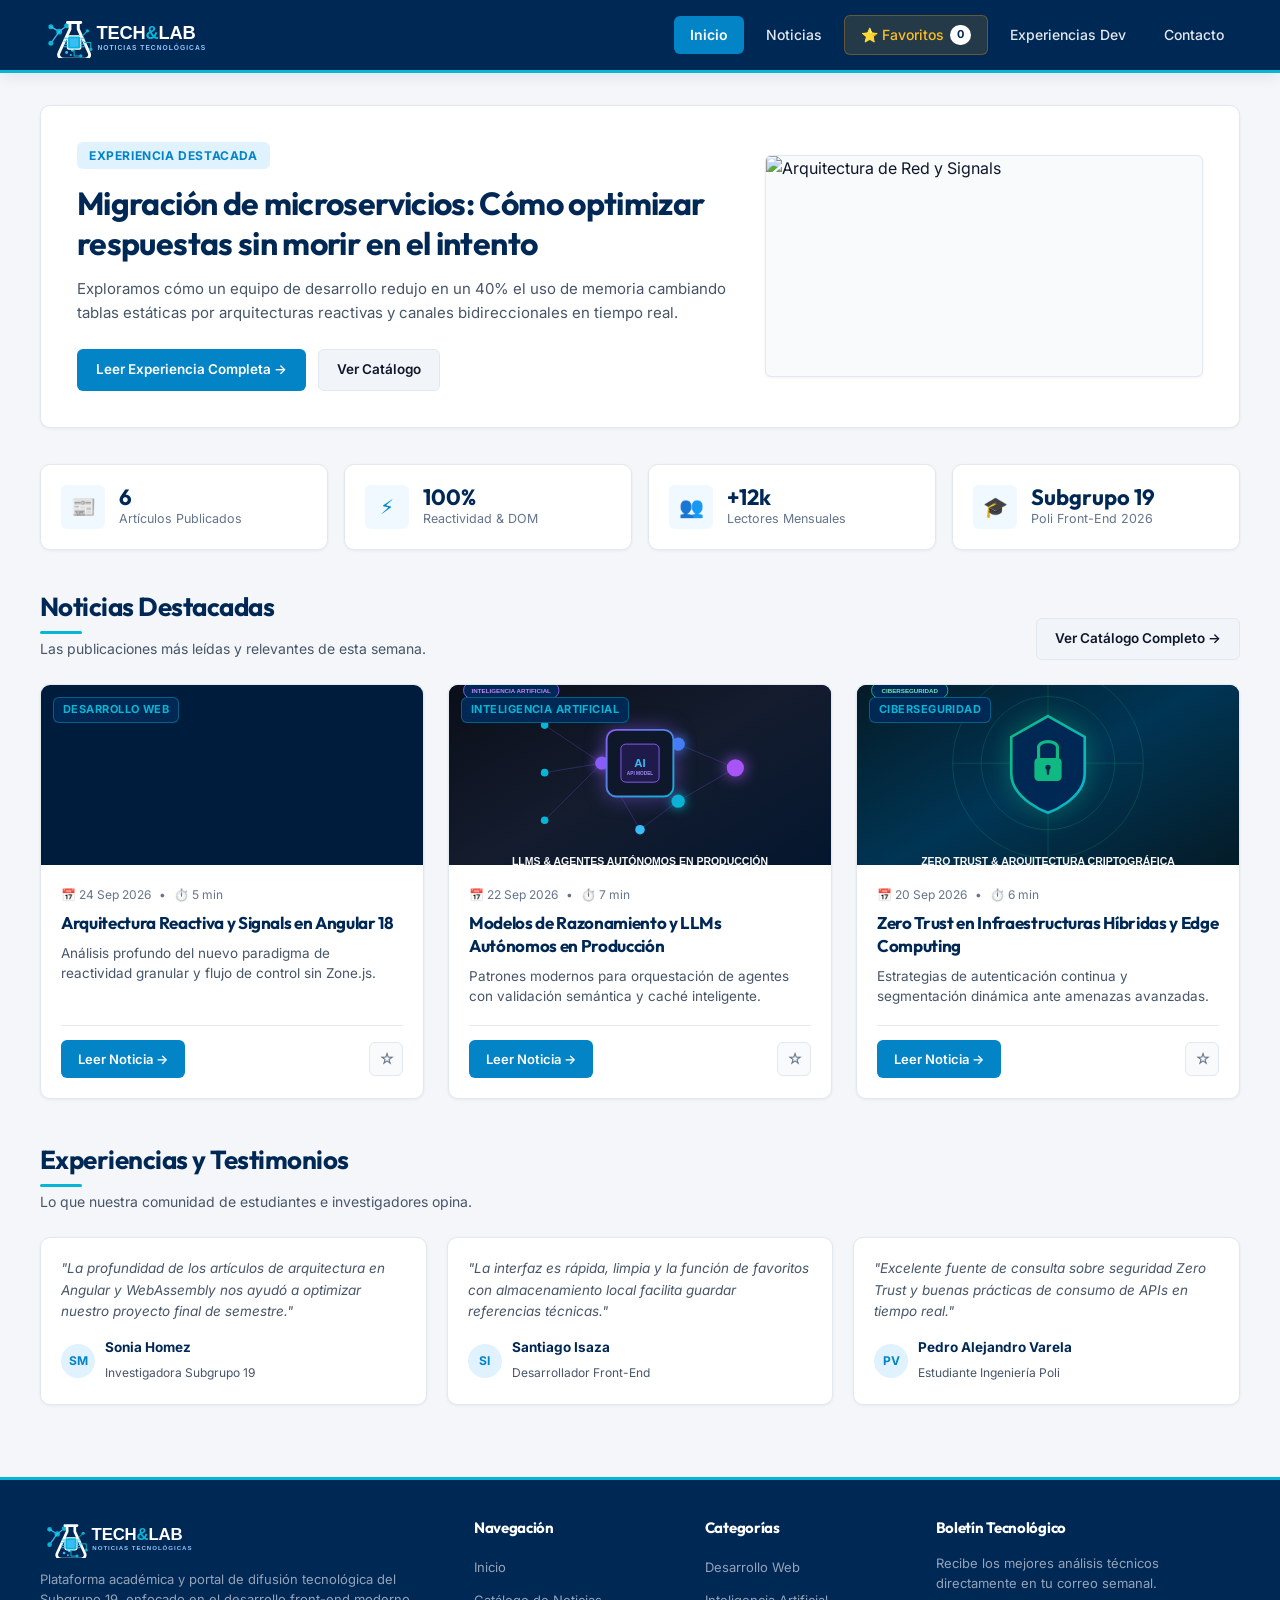
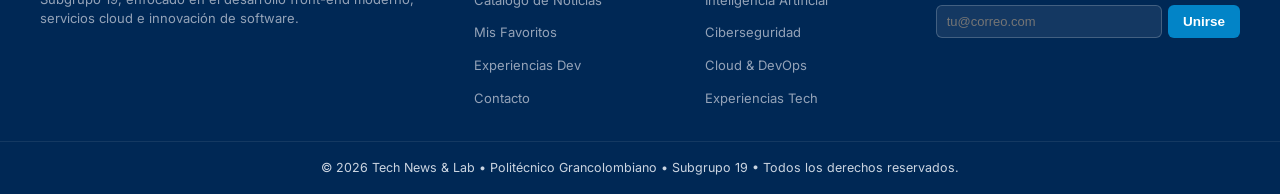
==== commit d3d0148a: "refactor: renombrar sección 'Gestión CRUD' a 'Experiencias Dev' acorde al documento oficial y mockup" ====
--- a/index.html
+++ b/index.html
@@ -24,7 +24,7 @@
                 <a href="favoritos.html" class="nav-link fav-badge-btn">
                     ⭐ Favoritos <span class="badge-count fav-count-badge">0</span>
                 </a>
-                <a href="gestion.html" class="nav-link">Gestión CRUD</a>
+                <a href="gestion.html" class="nav-link">Experiencias Dev</a>
                 <a href="contacto.html" class="nav-link">Contacto</a>
             </nav>
         </div>
@@ -162,7 +162,7 @@
                     <li><a href="index.html">Inicio</a></li>
                     <li><a href="catalogo.html">Catálogo de Noticias</a></li>
                     <li><a href="favoritos.html">Mis Favoritos</a></li>
-                    <li><a href="gestion.html">Panel de Gestión</a></li>
+                    <li><a href="gestion.html">Experiencias Dev</a></li>
                     <li><a href="contacto.html">Contacto</a></li>
                 </ul>
             </div>
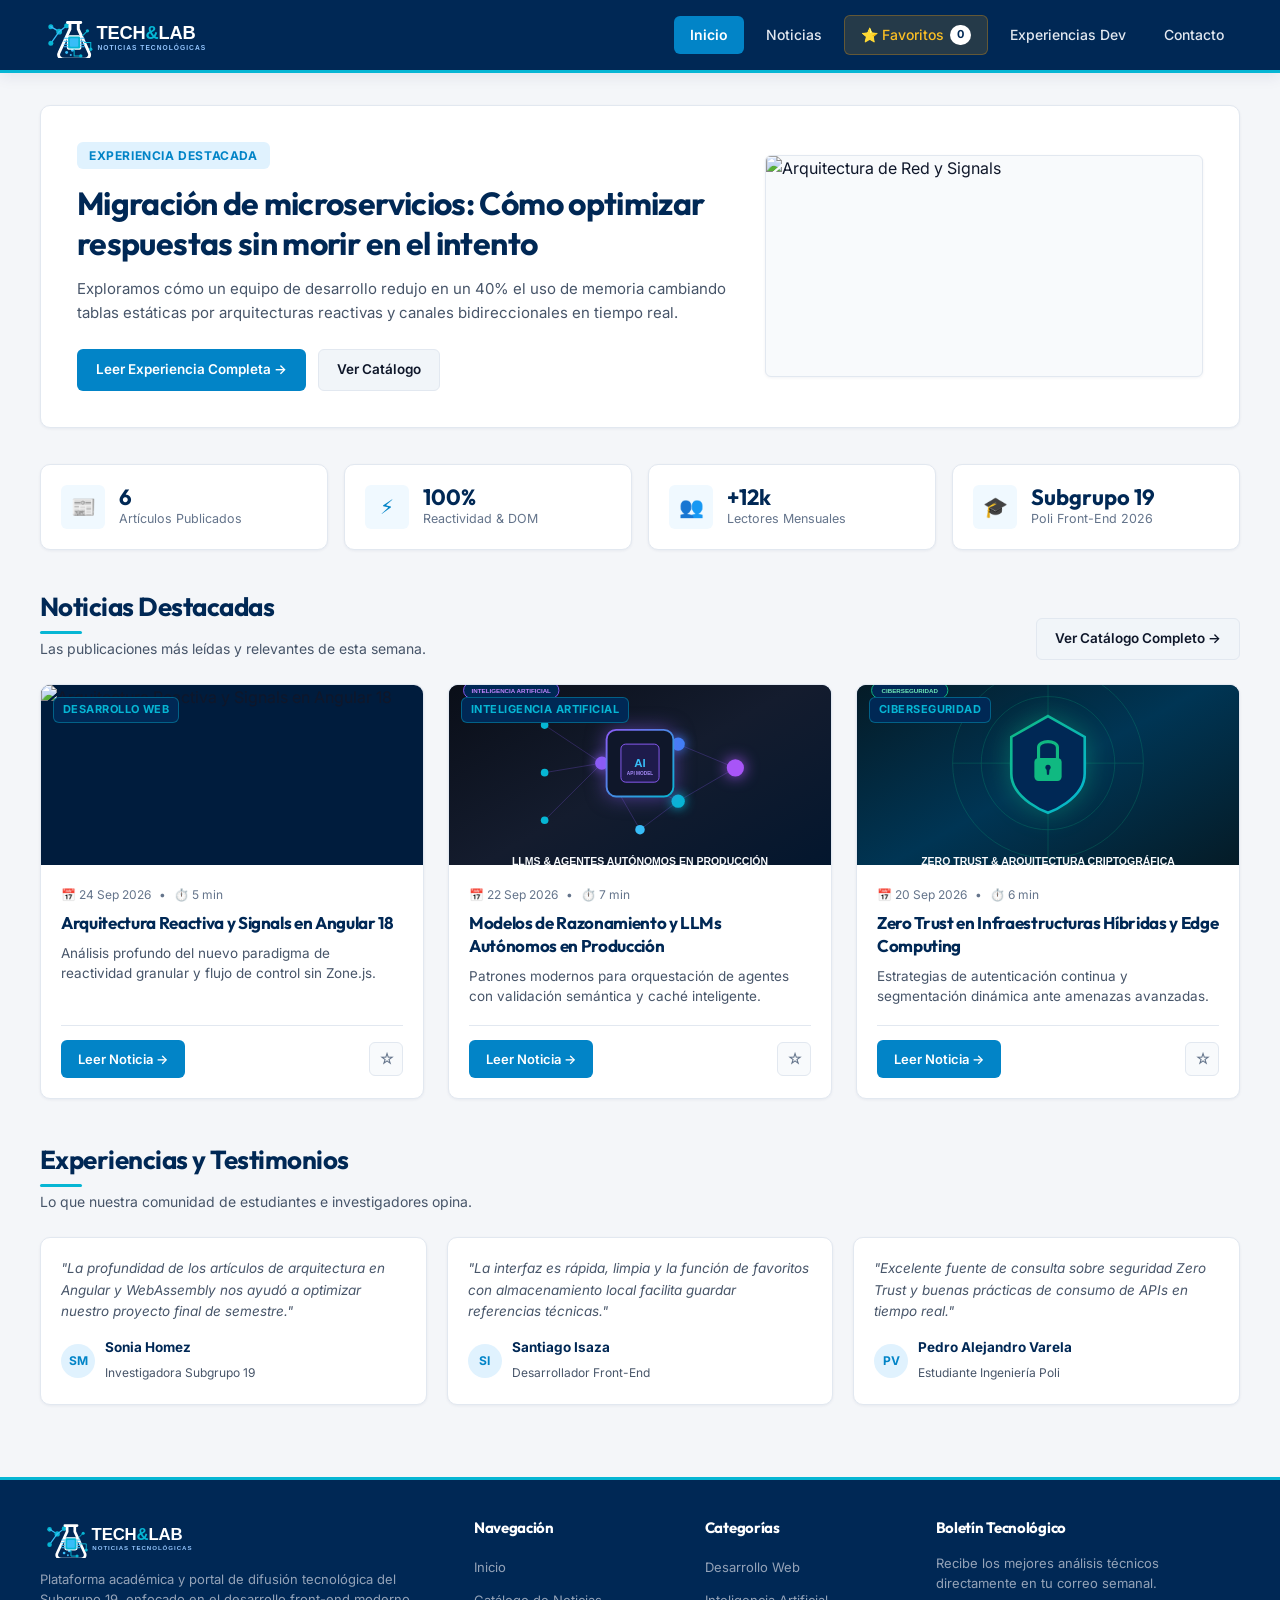
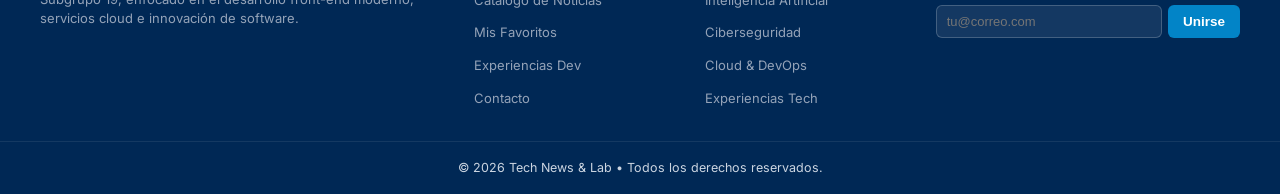
==== commit c489772d: "style: actualizar pie de página a '© 2026 Tech News & Lab • Todos los derechos reservados.'" ====
--- a/index.html
+++ b/index.html
@@ -186,7 +186,7 @@
             </div>
         </div>
         <div class="footer-bottom">
-            <p>&copy; 2026 Tech News & Lab &bull; Politécnico Grancolombiano &bull; Subgrupo 19 &bull; Todos los derechos reservados.</p>
+            <p>&copy; 2026 Tech News & Lab &bull; Todos los derechos reservados.</p>
         </div>
     </footer>
 
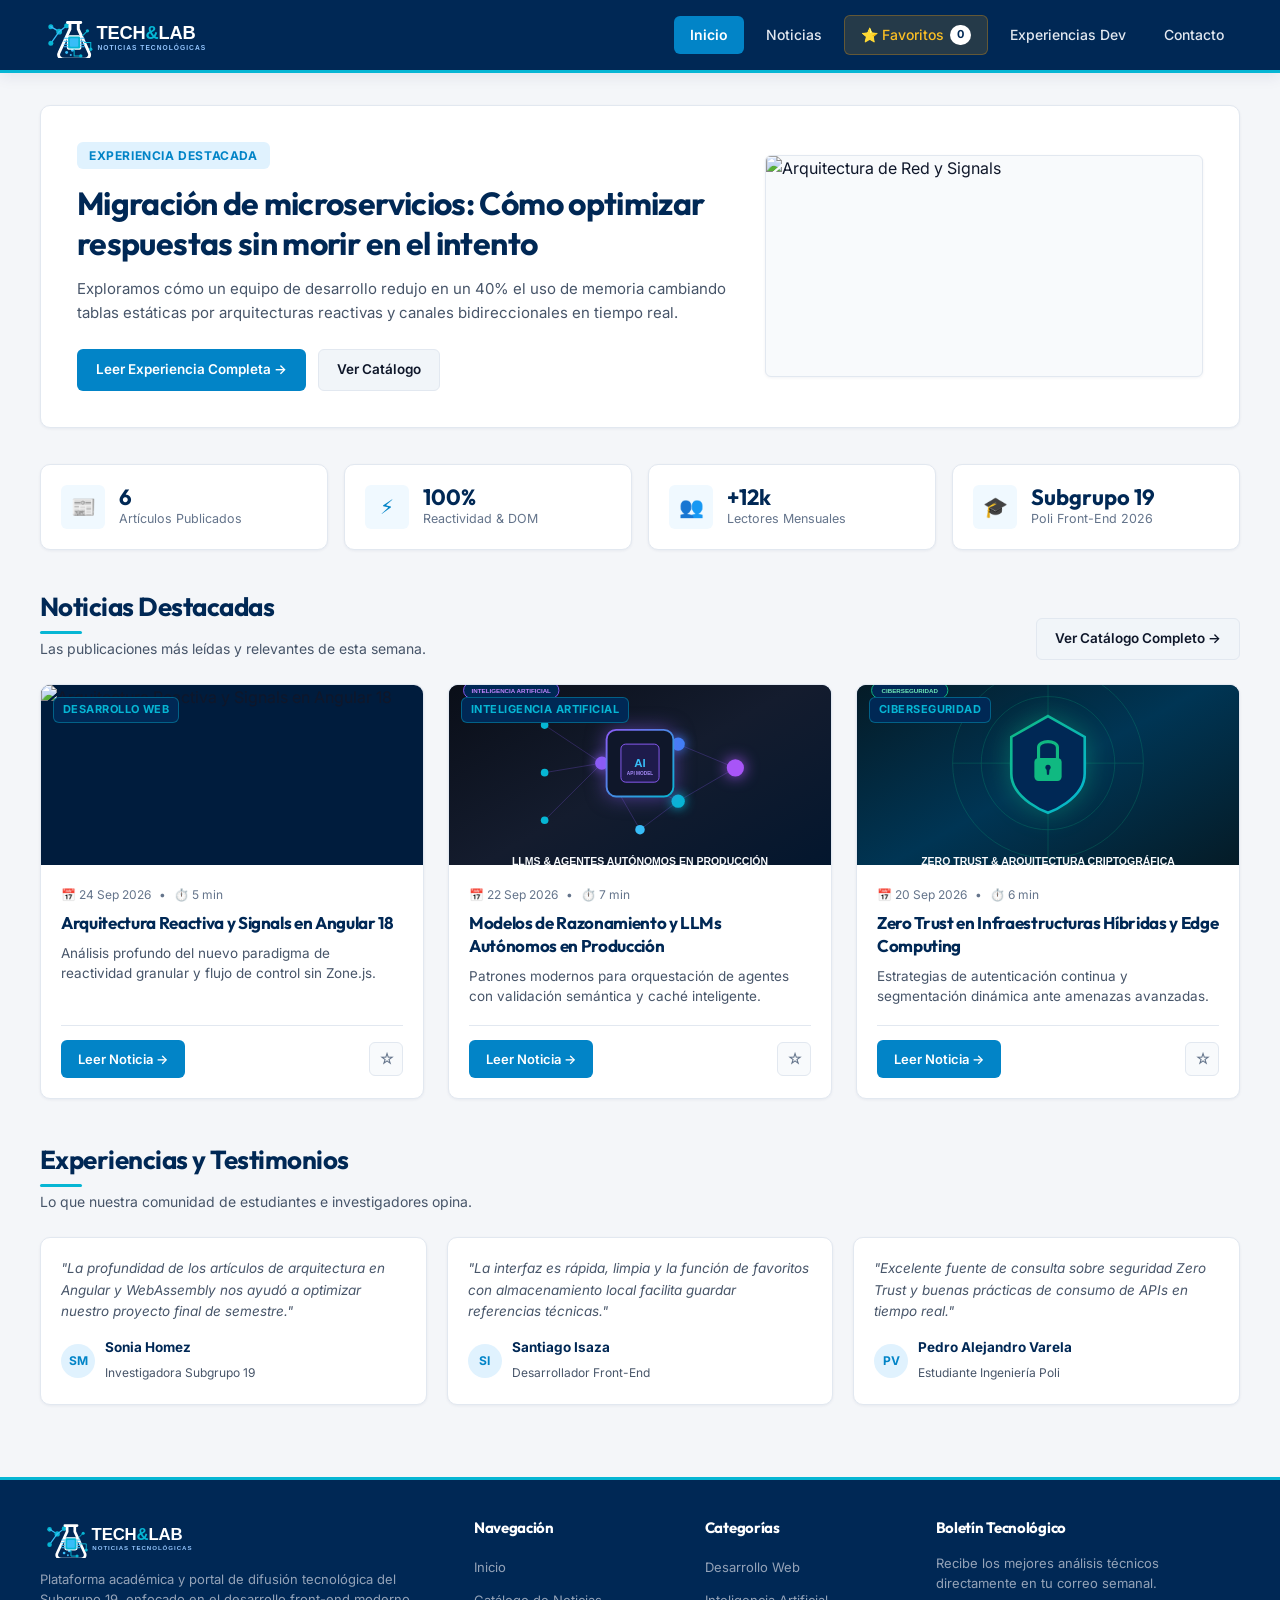
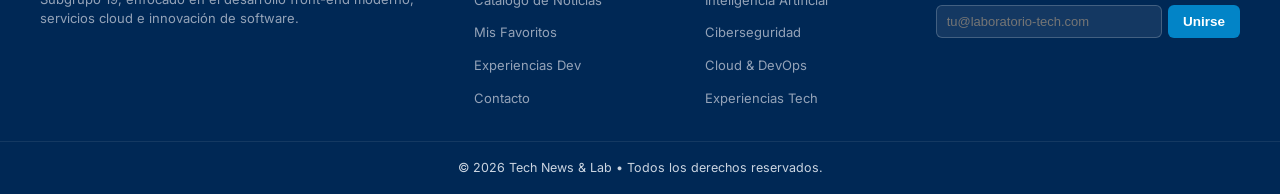
==== commit c1815f03: "feat: simular dominio oficial @laboratorio-tech.com en formularios de contacto y boletín informativo" ====
--- a/index.html
+++ b/index.html
@@ -180,7 +180,7 @@
                 <h4>Boletín Tecnológico</h4>
                 <p>Recibe los mejores análisis técnicos directamente en tu correo semanal.</p>
                 <form id="newsletter-form" class="newsletter-form">
-                    <input type="email" placeholder="tu@correo.com" required>
+                    <input type="email" placeholder="tu@laboratorio-tech.com" required>
                     <button type="submit" class="btn btn-primary" style="padding: 7px 14px;">Unirse</button>
                 </form>
             </div>
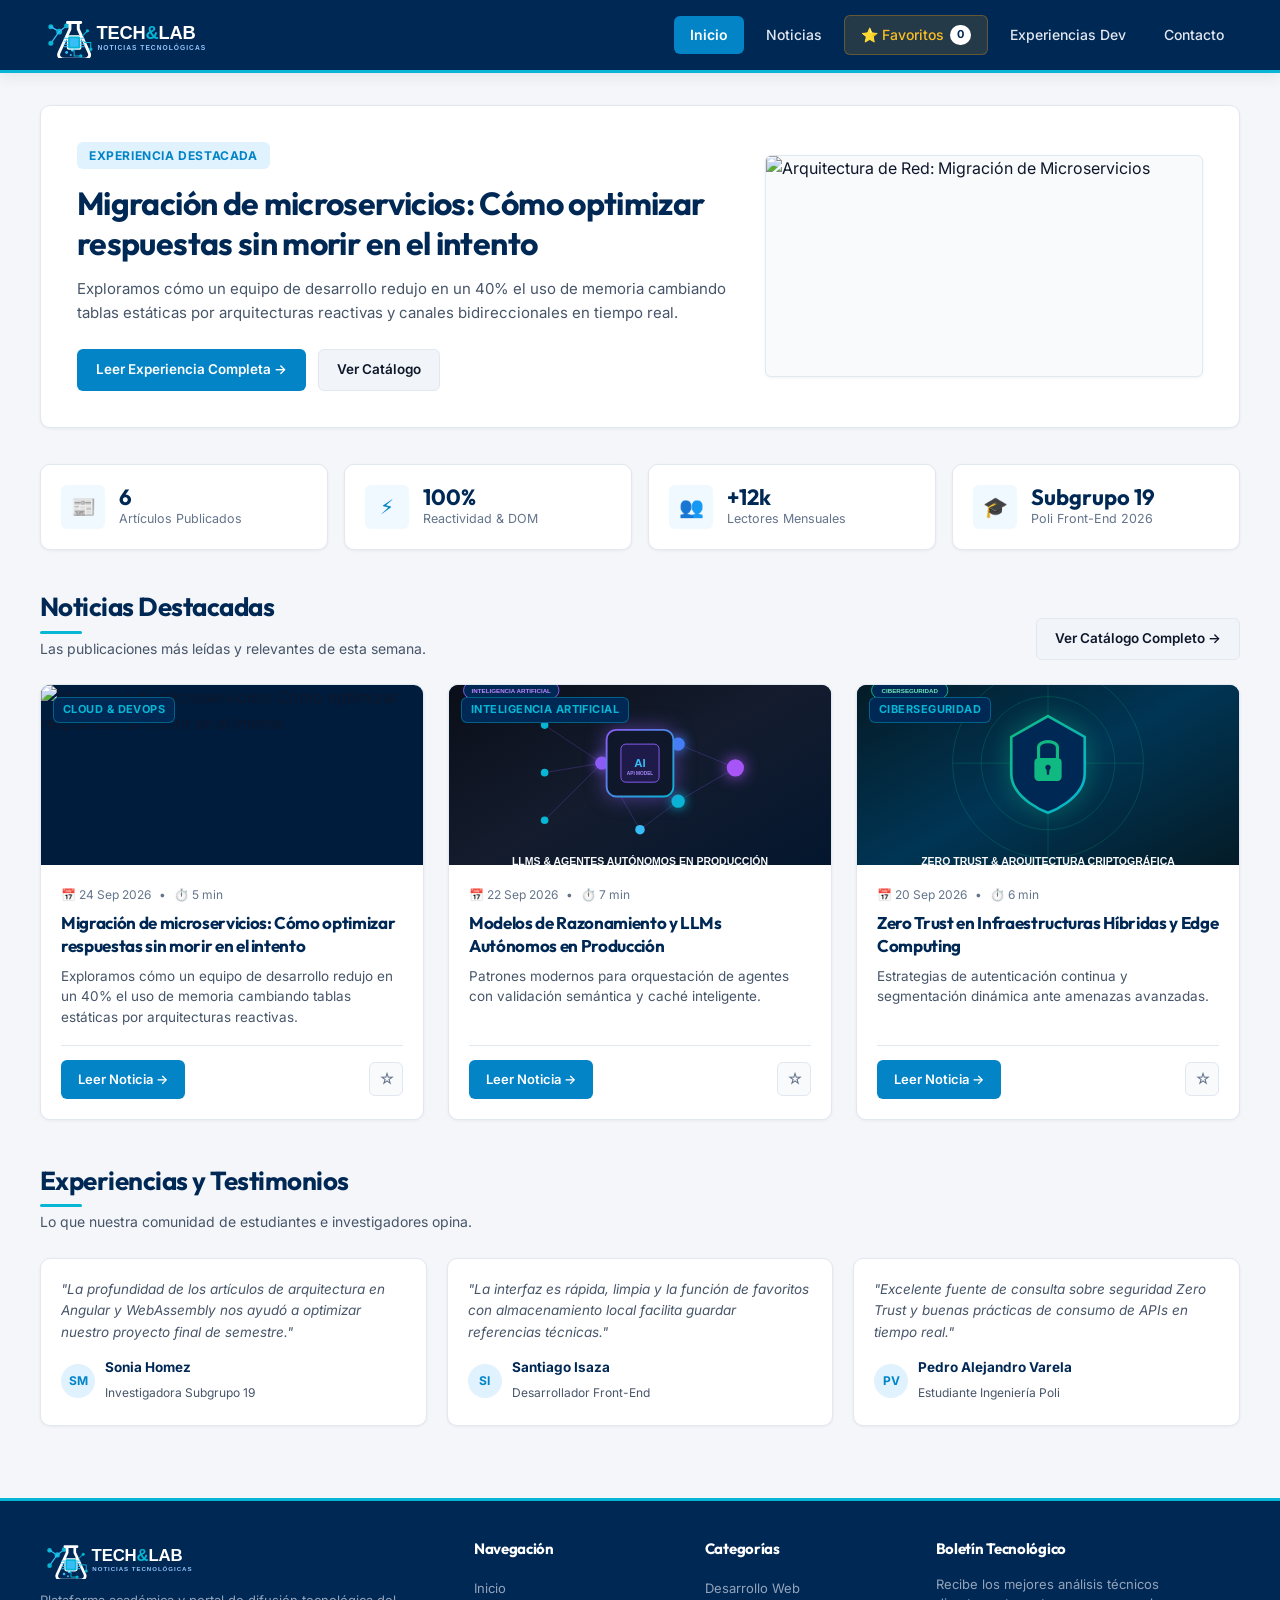
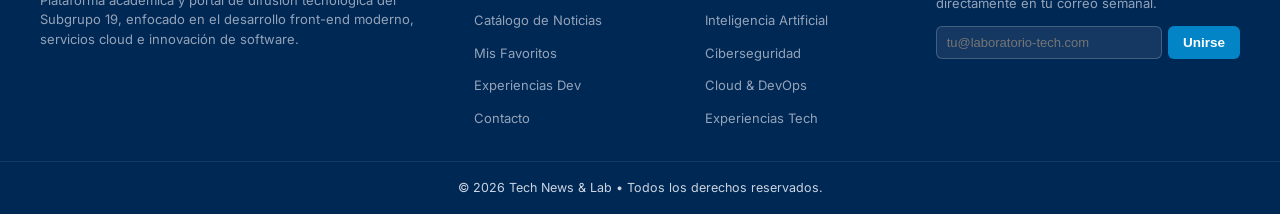
==== commit fe1df009: "feat: asignar ilustración local oficial de Arquitectura de Red a la noticia de Migración de microser" ====
--- a/index.html
+++ b/index.html
@@ -50,7 +50,7 @@
             </div>
             
             <div class="hero-image-wrap">
-                <img src="img/angular-signals.svg" alt="Arquitectura de Red y Signals">
+                <img src="img/microservices-architecture.svg" alt="Arquitectura de Red: Migración de Microservicios">
             </div>
         </section>
 
--- a/styles.css
+++ b/styles.css
@@ -688,6 +688,41 @@
     color: #334155;
 }
 
+.article-inner-figure {
+    margin: 28px 0;
+    background: #f8fafc;
+    border: 1px solid var(--border-color);
+    border-radius: var(--radius-md);
+    overflow: hidden;
+    box-shadow: var(--shadow-sm);
+}
+
+.article-inner-figure img {
+    width: 100%;
+    max-height: 320px;
+    object-fit: cover;
+}
+
+.article-inner-caption {
+    padding: 10px 16px;
+    font-size: 12.5px;
+    color: var(--text-muted);
+    background: #f1f5f9;
+    border-top: 1px solid var(--border-color);
+    display: flex;
+    align-items: center;
+    gap: 8px;
+    font-weight: 500;
+}
+
+.article-highlight-box {
+    background: #f0f9ff;
+    border-left: 4px solid var(--brand-cyan);
+    padding: 18px 22px;
+    margin: 24px 0;
+    border-radius: 0 var(--radius-sm) var(--radius-sm) 0;
+}
+
 .article-body p {
     margin-bottom: 18px;
 }
